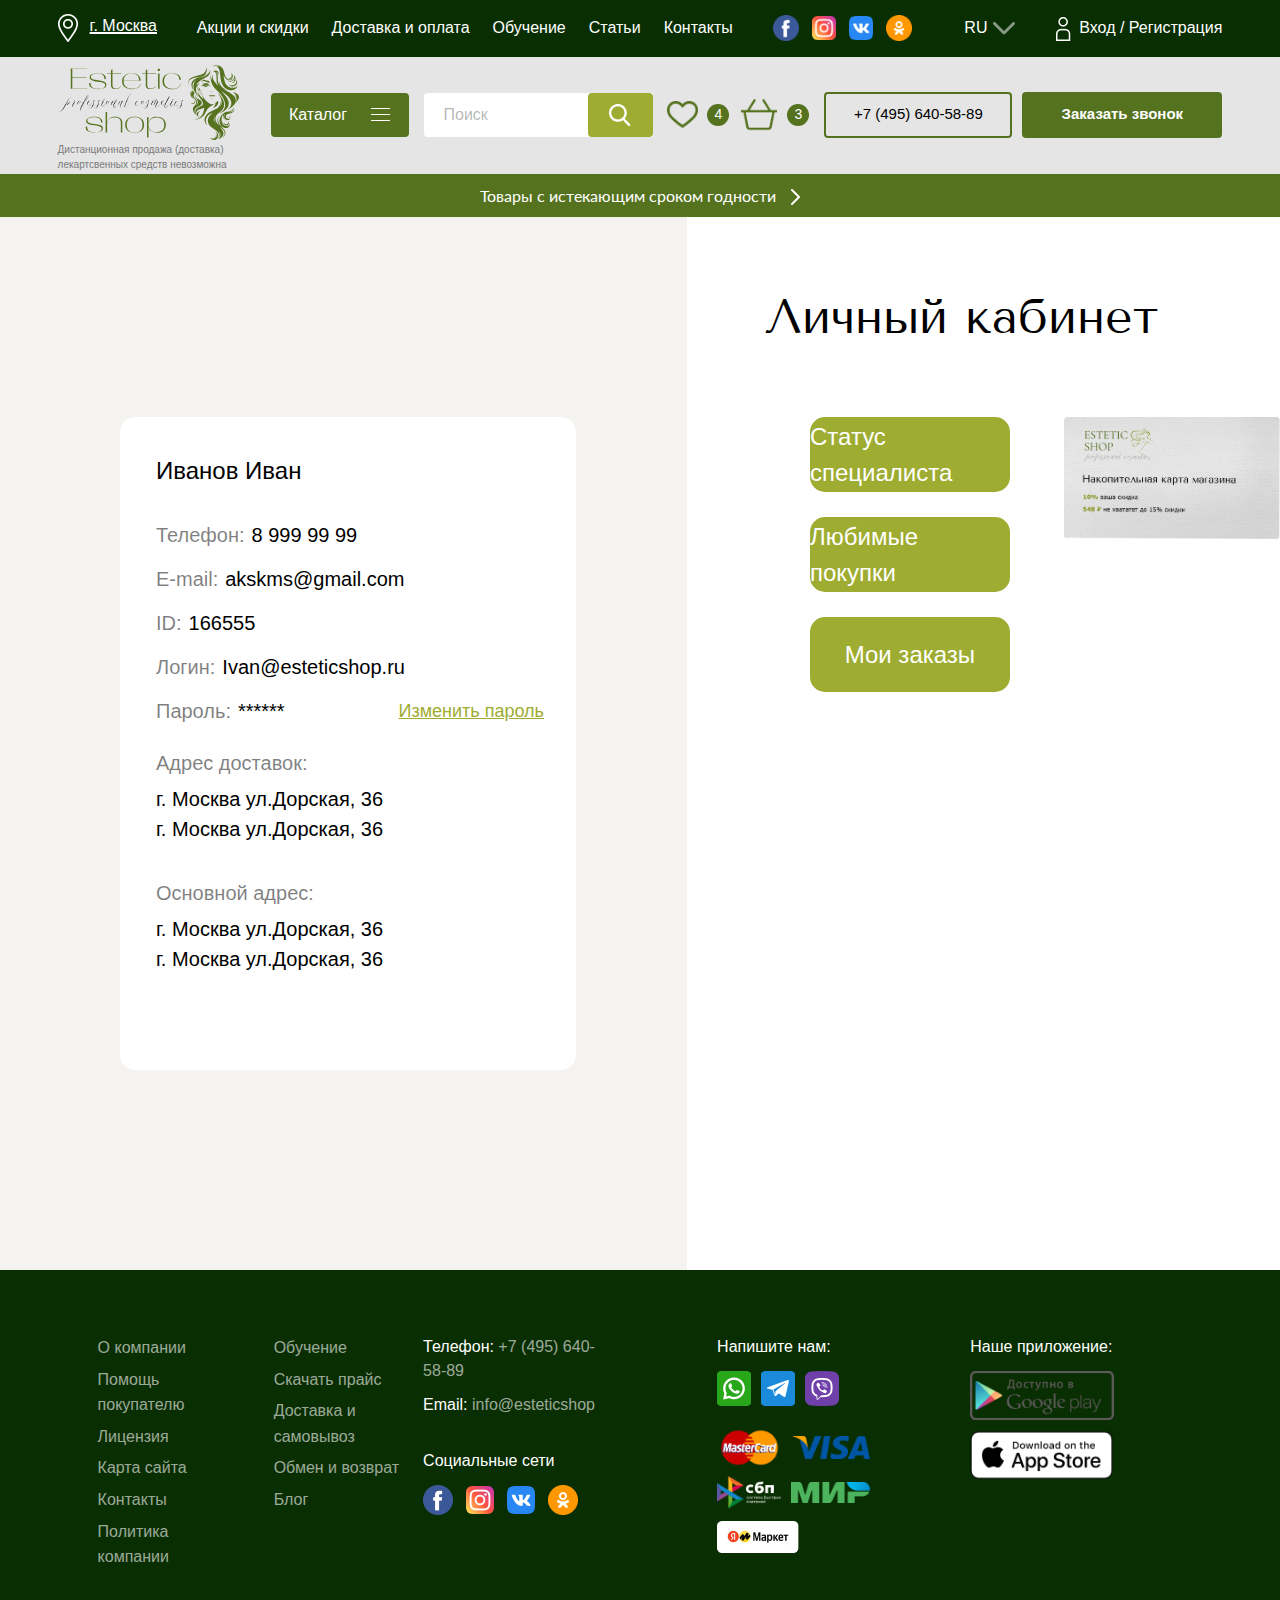
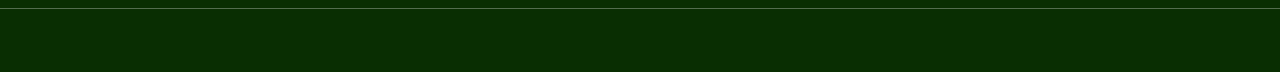
==== account.html @ 9e91e135 "1.4" ====
<!DOCTYPE html>
<html lang="en">
<head>
	<meta charset="UTF-8">
	<meta name="viewport" content="width=device-width, initial-scale=1.0">
	<title>Личный кабинет</title>
	<!-- ШРИФТЫ ВРЕМЕННЫЕ НАЧАЛО -->
	<link rel="preconnect" href="https://fonts.googleapis.com">
	<link rel="preconnect" href="https://fonts.gstatic.com" crossorigin>
	<link href="https://fonts.googleapis.com/css2?family=Lato&family=Tenor+Sans&display=swap" rel="stylesheet">
	<!-- ШРИФТЫ ВРЕМЕННЫЕ КОНЕЦ -->
	<link rel="stylesheet" href="css/main.css">
</head>
<body>
	<header>
		<div class="header__top">
			<div class="container">
				<div class="header__top_inner">
					<div class="header__city">
						<a href="#">
							<div><img src="images/header/location-image.png" alt="location"></div>
							<div class="city__text">г. Москва</div>
						</a>	
					</div>
					<nav>
						<ul>
							<a href="#"><li>Акции и скидки</li></a>
							<a href="#"><li>Доставка и оплата</li></a>
							<a href="#"><li>Обучение</li></a>
							<a href="#"><li>Статьи</li></a>
							<a href="#"><li>Контакты</li></a>
						</ul>
					</nav>
					<div class="header__socials">
						<a href="#"><img src="images/socials/facebook-icon.png" alt="social"></a>
						<a href="#"><img src="images/socials/instagram-icon.png" alt="social"></a>
						<a href="#"><img src="images/socials/vk-icon.png" alt="social"></a>
						<a href="#"><img src="images/socials/odnoklassniki-icon.png" alt="social"></a>
					</div>
					<div class="header__lang">
						<a href="#">
							<div class="lang__text">RU</div>
							<div class="lang__arrow"><img src="images/header/lang-arrow-icon.svg" alt="arrow"></div>
						</a>	
					</div>
					<div class="header__account">
						<a href="#">
							<div class="account__person"><img src="images/header/account-icon.png" alt="person"></div>
							<div class="account__text">Вход / Регистрация</div>
						</a>	
					</div>
				</div>	
			</div>	
		</div>
		<div class="header__main">
			<div class="container">
				<div class="header__main_inner">
					<div class="header__logo">
						<a href="#">
							<div class="logo">
								<a href="index.html"><img src="images/logo.svg" alt="logo"></a>
							</div>
						</a>
						<div class="logo__text">Дистанционная продажа (доставка) лекартсвенных средств невозможна</div>
					</div>
					<div class="header__catalog_search">
						<div class="header__catalog">
							<div class="catalog__name">Каталог</div>
							<div class="catalog__burger">
								<span></span>
							</div>
						</div>
						<div class="header__search">
							<input type="search" placeholder="Поиск">
							<div class="search__button">
							</div>
						</div>
					</div>	
					<div class="header__stuff">
						<a href="#">
							<div>
								<img src="images/header/like-icon.png" alt="liked">
							</div>
							<span>4</span>
						</a>
						<a href="#">
							<div>
								<img src="images/header/basket-icon.png" alt="basket">
							</div>
							<span>3</span>
						</a>
					</div>
					<div class="header__phones">
						<a href="#" class="header__number">
							+7 (495) 640-58-89
						</a href="#">
						<a href="#" class="header__call">
							Заказать звонок
						</a href="#">
					</div>	
				</div>	
			</div>	
		</div>
		<a href="#" class="header__expired">
			<span>Товары с истекающим сроком годности</span>
			<div><img src="images/header/arrow-expired.svg" alt="arrow"></div>
		</a>
	</header>
	<section class="account">
		<div class="container__account">
			<div class="account__inner">
				<div class="account__left">
					<div class="account__data">
						<div class="account__name">Иванов Иван</div>
						<div class="account__item">
							<div class="account__item_title">Телефон:</div><div>8 999 99 99</div>
						</div>
						<div class="account__item">
							<div class="account__item_title">E-mail:</div><div>akskms@gmail.com</div>
						</div>
						<div class="account__item">
							<div class="account__item_title">ID:</div><div>166555</div>
						</div>
						<div class="account__item">
							<div class="account__item_title">Логин:</div><div>Ivan@esteticshop.ru</div>
						</div>
						<div class="account__item">
							<div><div class="account__item_title">Пароль:</div><div>******</div></div><a href="#">Изменить пароль</a>
						</div>
						<div class="account__item">
							<div class="account__item_title">Адрес доставок:</div><div>г. Москва ул.Дорская, 36</div><div>г. Москва ул.Дорская, 36</div>
						</div>
						<div class="account__item">
							<div class="account__item_title">Основной адрес:</div><div>г. Москва ул.Дорская, 36</div><div>г. Москва ул.Дорская, 36</div>
						</div>
					</div>
				</div>
				<div class="account__right">
					<h2 class="title account__title">Личный кабинет</h2>
					<div class="account__content">
						<div class="account__buttons">
							<div class="account__button">
								<div class="account__button_trigger">Статус специалиста</div>
								<div class="account__button_content">
									
								</div>
							</div>
							<div class="account__button">
								<div class="account__button_trigger">Любимые покупки</div>
								<div class="account__button_content">
									
								</div>
							</div>
							<div class="account__button">
								<div class="account__button_trigger">Мои заказы</div>
								<div class="account__button_content">
									<div class="account__button_sale">Увеличить заказ на 548 ₽, чтобы получить скидку 15 %</div>
									<div class="account__button_order">
										<div class="account__button_date">29.09.2021</div>
										<div class="account__button_number"><div>Заказ № 32584</div><a href="#">Повторить</a></div>
										<div>Cумма платежа: 340 ₽</div>
										<div>Cтатус: В пути на пункт выдачи</div>
									</div>
									<div class="account__button_order account__button_order-2">
										<div class="account__button_date">29.09.2021</div>
										<div class="account__button_number"><div>Заказ № 32584</div><a href="#">Повторить</a></div>
										<div>Cумма платежа: 340 ₽</div>
										<div>Cтатус: Получен</div>
									</div>
									<a href="#">Все платежи</a>
								</div>
							</div>
						</div>
						<div class="account__card">
							<img src="images/account/card.jpg" alt="card">
						</div>
					</div>
				</div>
			</div>	
		</div>	
	</section>
	<footer>
		<div class="container">
			<div class="footer__inner">
				<div class="footer__column">
					<nav>
						<ul>
							<li><a href="#">О компании</li></a>
							<li><a href="#">Помощь покупателю</li></a>
							<li><a href="#">Лицензия</li></a>
							<li><a href="#">Карта сайта</li></a>
							<li><a href="#">Контакты</li></a>
							<li><a href="#">Политика компании</li></a>
						</ul>
					</nav>
				</div>
				<div class="footer__column">
					<nav>
						<ul>
							<li><a href="#">Обучение</li></a>
							<li><a href="#">Скачать прайс</li></a>
							<li><a href="#">Доставка и самовывоз</li></a>
							<li><a href="#">Обмен и возврат</li></a>
							<li><a href="#">Блог</li></a>
						</ul>
					</nav>
				</div>
				<div class="footer__column">
					<div class="footer__phone"><span>Телефон:</span> +7 (495) 640-58-89</div>
					<div class="footer__mail"><span>Email:</span> info@esteticshop</div>
					<div class="footer__socials">
						<span>Социальные сети</span>
						<div>
							<a href="#"><img src="images/socials/facebook-icon.png" alt="social"></a>
							<a href="#"><img src="images/socials/instagram-icon.png" alt="social"></a>
							<a href="#"><img src="images/socials/vk-icon.png" alt="social"></a>
							<a href="#"><img src="images/socials/odnoklassniki-icon.png" alt="social"></a>
						</div>
					</div>
				</div>
				<div class="footer__column">
					<span>Напишите нам:</span>
					<div class="footer__row footer__row-1">
						<a href="#"><img src="images/socials/whatsapp-icon.png" alt="social"></a>
						<a href="#"><img src="images/socials/telegram-icon.png" alt="social"></a>
						<a href="#"><img src="images/socials/viber-icon.png" alt="social"></a>
					</div>
					<div class="footer__row footer__row-2">
						<a href="#"><img src="images/socials/mastercard-icon.png" alt="payment"></a>
						<a href="#"><img src="images/socials/visa-icon.png" alt="payment"></a>
					</div>
					<div class="footer__row footer__row-3">
						<a href="#"><img src="images/socials/sbp-icon.png" alt="payment"></a>
						<a href="#"><img src="images/socials/mir-icon.png" alt="payment"></a>
					</div>
					<div class="footer__row footer__row-4">
						<a href="#"><img src="images/socials/yamarket-icon.png" alt="market"></a>
					</div>
				</div>
				<div class="footer__column">
					<span>Наше приложение:</span>
					<div class="footer__gplay">
						<a href="#"><img src="images/socials/gplay-icon.png" alt="app"></a>
					</div>
					<div>
						<a href="#"><img src="images/socials/astore-icon.png" alt="app"></a>
					</div>
				</div>
			</div>
		</div>
		<div class="footer__bottom"></div>
	</footer>
	<script src="js/jquery.min.js"></script>
	<script src="js/slick.min.js"></script>
	<script src="js/script.js"></script>
</body>
</html>
---- css/main.css ----
/* СБРОС CSS НАЧАЛО */
*,
*::before,
*::after {
  box-sizing: border-box;
}

ul[class],
ol[class] {
  padding: 0;
}

ul {
  list-style: none;
}

body,
h1,
h2,
h3,
h4,
p,
ul[class],
ol[class],
li,
figure,
figcaption,
blockquote,
dl,
dd {
  margin: 0;
}

body {
  min-height: 100vh;
  scroll-behavior: smooth;
  text-rendering: optimizeSpeed;
  line-height: 1.5;
  font-family: 'Verdana', sans-serif;
}

ul[class],
ol[class] {
  list-style: none;
}

a {
  text-decoration: none;
}

a:not([class]) {
  text-decoration-skip-ink: auto;
}

img {
  max-width: 100%;
  display: block;
}

input,
button,
textarea,
select {
  font: inherit;
}

input {
  outline: none;
}

input[type="search"]::-webkit-input-placeholder {
  color: rgba(0, 0, 0, 0.3);
}

input[type="search"]::-moz-placeholder {
  color: rgba(0, 0, 0, 0.3);
}

:focus::-webkit-input-placeholder {
  font-size: 0;
}

:focus::-moz-placeholder {
  font-size: 0;
}

:focus:-moz-placeholder {
  font-size: 0;
}

:focus:-ms-input-placeholder {
  font-size: 0;
}

/* Chrome, Safari, Edge, Opera */
input::-webkit-outer-spin-button,
input::-webkit-inner-spin-button {
  -webkit-appearance: none;
  margin: 0;
}

/* Firefox */
input[type=number] {
  -moz-appearance: textfield;
}
/* СБРОС CSS КОНЕЦ */

/* ПОДКЛЮЧЕНИЕ ШРИФТОВ НАЧАЛО */

@font-face {
  font-family: "Lato";
  src: url("../fonts/lato/latoregular.woff") format("woff2"),
        url("../fonts/lato/latoregular.woff") format("woff"),
        url("../fonts/lato/latoregular.ttf") format("truetype");
  font-weight: 400;
  font-style: normal;
}

@font-face {
  font-family: "Lato";
  src: url("../fonts/lato/latosemibold.woff2") format("woff2"),
        url("../fonts/lato/latosemibold.woff") format("woff"),
        url("../fonts/lato/latosemibold.ttf") format("truetype");
  font-weight: 500;
  font-style: normal;
}

/* ПОДКЛЮЧЕНИЕ ШРИФТОВ КОНЕЦ */

.container {
  max-width: 87.5%;
  margin: 0 auto;
  position: relative;
}

.header__top {
  background-color: #092E02;
  height: 57px;
  color: #fff;
  font-size: 18px;
}

.header__top a {
  color: #fff;
}

.header__top_inner {
  display: flex;
  justify-content: space-between;
  align-items: center;
}

.header__city {
  margin-right: 200px;
}

.header__city a {
  display: flex;
}

header nav ul {
  display: flex;
}

header nav ul a {
  margin-right: 38px;
}

.header__menu ul li:last-child {
  margin-right: 0;
}

.header__socials {
  display: flex;
  align-items: center;
  margin-bottom: 6px;
}

.header__lang a {
  display: flex;
}

.header__account a {
  display: flex;
}

.city__text {
  margin-left: 12px;
  font-size: 16px;
  text-decoration: underline 2px;
}

.header__socials a {
  margin-right: 12px;
}

.header__socials div:last-child {
  margin-right: 0;
}

.lang__arrow {
  margin: 5px 0 0 5px;
}

.account__text {
  margin-left: 8px;
}

.account__person {
  margin-top: 1px;
}

.header__main {
  background-color: #E5E5E5;
  height: 117px;
  font-size: 18px;
}

.header__main_inner {
  display: flex;
  justify-content: space-between;
  align-items: center;
}

.header__logo {
  width: 198px;
}

.logo img {
  width: 185px;
  height: 78px;
  margin: 5px 0 2px 0;
}

.logo__text {
  font-size: 10px;
  color: #7A7A7A;
}

.header__stuff {
  display: flex;
}

.header__stuff a {
  display: flex;
}

.header__catalog_search,
.header__phones {
  display: flex;
}

.header__catalog {
  color: #fff;
  width: 153px;
  height: 44px;
  background-color: #55721E;
  display: flex;
  align-items: center;
  border-radius: 4px;
  justify-content: center;
  cursor: pointer;
  margin-right: 36px;
}

.catalog__name {
  margin-right: 24px;
}

.catalog__burger {
  display: block;
  position: relative;
  width: 19px;
  height: 13px;
}

.catalog__burger span {
  position: absolute;
  background-color: #fff;
  left: 0;
  width: 100%;
  height: 1px;
  top: 6px;
}

.catalog__burger:before,
.catalog__burger:after {
  content: '';
  background-color: #fff;
  position: absolute;
  width: 100%;
  height: 1px;
}

.catalog__burger:after {
  top: 12px;
}

.header__search {
  height: 44px;
  display: flex;
  position: relative;
}

.header__search input {
  border-radius: 4px 0 0 4px;
  border: none;
  padding-left: 20px;
  width: 390px;
}

.search__button {
  width: 65px;
  height: 44px;
  border-radius: 4px;
  background-color: #9EAC31;
  background-image: url(../images/header/search-icon.png);
  background-repeat: no-repeat;
  background-position: center;
  position: absolute;
  right: 0;
  cursor: pointer;
}

.header__stuff span {
  background-color: #55721E;
  color: #fff;
  border-radius: 50%;
  height: 25px;
  display: flex;
  width: 25px;
  justify-content: center;
  font-size: 16px;
  margin-left: 4px;
}

.header__stuff a:first-child {
  margin-right: 23px;
}

.header__stuff a {
  display: flex;
  align-items: center;
}

.header__number {
  width: 242px;
  height: 46px;
  border: 2px solid #55721E;
  border-radius: 4px;
  display: flex;
  justify-content: center;
  align-items: center;
  color: #000;
  margin-right: 18px;
}

.header__call {
  width: 264px;
  height: 46px;
  background-color: #55721E;
  border-radius: 4px;
  font-size: 16px;
  font-weight: 700;
  display: flex;
  justify-content: center;
  align-items: center;
  color: #fff;
}

.header__expired {
  height: 43px;
  background-color: #55721E;
  color: #fff;
  display: flex;
  justify-content: center;
  align-items: center;
  font-family: 'Lato', sans-serif;
}

.header__expired span {
  margin-right: 15px;
}

.header__expired div {
  margin-top: 2px;
}

.first-slider__slide {
  background: url(../images/first-slider/slide-1.jpg) no-repeat center top / cover;
  height: 443px;
  position: relative;
}

h1.first-slider__title {
  font-family: 'Tenor Sans', serif;
  font-size: 56px;
  font-weight: 400;
  line-height: 60px;
  padding: 82px 0 40px 0;
}

.first-slider__cta {
  display: flex;
}

.first-slider__cta a {
  color: #fff;
  border-radius: 8px;
  display: flex;
  justify-content: center;
  align-items: center;
  font-size: 24px;
  font-weight: 700;
}

.first-slider__catalog {
  width: 339px;
  height: 79px;
  background-color: #9EAC31;
  margin-right: 26px;
}

.first-slider__sales {
  width: 301px;
  height: 79px;
  border: 2px solid #fff;
  background-color: rgba(250, 250, 250, 0.2);    
  backdrop-filter: blur(3px);
}

.slick-arrow {
  font-size: 0;
  width: 82px;
  height: 82px;
  border-radius: 50%;
  position: absolute;
  z-index: 1;
  cursor: pointer;
}

.first-slider .slick-arrow {
  border: none;
  background: url(../images/first-slider/arrow-controller.png) no-repeat center #fff;
  bottom: 40px;
}

.first-slider .slick-next {
  -moz-transform: rotate(180deg);
  -ms-transform: rotate(180deg);
  -webkit-transform: rotate(180deg);
  -o-transform: rotate(180deg);
  transform: rotate(180deg);
  right: 120px;
}

.first-slider .slick-prev {
  right: 226px;
}

section.popular {
  padding: 160px 0;
}

h2.title {
  font-family: 'Tenor Sans', serif;
  font-size: 48px;
  font-weight: 400;
  text-align: center;
  margin-bottom: 46px;
}

.popular__services {
  padding-bottom: 42px;
  width: 1444px;
  margin: 0 auto;
}

.popular__row {
  display: flex;
}

.popular__item {
  height: 224px;
  padding: 40px 0 0 40px;
  color: #000;
  font-size: 24px;
}

.popular__item-1 {
  background: url(../images/popular-categories/contour-plastic.jpg) no-repeat center top / cover;
  width: 50%;
  margin: 0 4px 4px 0;
}

.popular__item-2 {
  background: url(../images/popular-categories/mesotherapy.jpg) no-repeat center top / cover;
  width: 50%;
}

.popular__item-3 {
  background: url(../images/popular-categories/hair-cosmetics.jpg) no-repeat center top / cover;
  width: 33.33%;
}

.popular__item-4 {
  background: url(../images/popular-categories/paraffin-therapy.jpg) no-repeat center top / cover;
  width: 33.33%;
  margin: 0 4px;
}

.popular__item-5 {
  background: url(../images/popular-categories/disposable-products.jpg) no-repeat center top / cover;
  width: 33.33%;
}

.popular__button {
  display: flex;
  justify-content: center;
}

.popular__button a {
  width: 376px;
  height: 79px;
  color: rgba(0, 0, 0, 0.4);
  border: 2px solid rgba(0, 0, 0, 0.3);
  border-radius: 8px;
  display: flex;
  justify-content: center;
  align-items: center;
  font-size: 24px;
}

section .new__title {
  margin-bottom: 31px;
}

.new__slide {
  width: 403px!important;
  height: 564px;
  box-shadow: 4px 4px 14px 0px rgba(0, 0, 0, 0.25);
  margin: 0 11px;
}

.new__slider .slick-track {
  padding-top: 15px;
}

.new__slider .slick-list {
  margin: 0px -11px;
  height: 595px;
}

.new__bottom {
  width: 403px;
  background-color: #E5E0D7;
  color: #000;
  padding: 16px 27px 26px 18px;
  border-radius: 0 0 4px 4px;
}

.new__top {
  width: 403px;
  height: 446px;
  display: flex;
  justify-content: space-between;
  border-radius: 4px 4px 0 0;
}

.product__info {
  width: 102px;
  height: 55px;
  background-color: #9EAC31;
  text-transform: uppercase;
  font-family: 'Tenor Sans', serif;
  font-size: 28px;
  color: #fff;
  display: flex;
  justify-content: center;
  align-items: center;
  border-radius: 4px 0 0 0;
}

.product__like {
  background: url(../images/catalog/empty-like.png);
  width: 34px;
  height: 30px;
  margin: 14px 9px 0 0;
  cursor: pointer;
}

.product__like.active {
  background: url(../images/catalog/full-like.png);
}

.new__bottom_row {
  display: flex;
  justify-content: space-between;
}

.new__bottom_title {
  font-size: 20px;
  color: #000;
}

.new__bottom_row span {
  font-family: 'Tenor Sans', serif;
  font-size: 32px;
}

.new__top_stars span {
  margin: 12px 18px 0 0;
}

.new__slider .slick-arrow {
  border: none;
  background: url(../images/first-slider/arrow-controller.png) no-repeat center transparent;
  bottom: -65px;
  right: -20px;
}

.new__slider .slick-next {
  -moz-transform: rotate(180deg);
  -ms-transform: rotate(180deg);
  -webkit-transform: rotate(180deg);
  -o-transform: rotate(180deg);
  transform: rotate(180deg);
}

.new__slider .slick-prev {
  margin-right: 60px;
}

.week-products {
  margin: 170px 0 130px 0;
  padding: 100px 0 140px 0;
  background: url(../images/week-products/background.jpg) no-repeat center top / cover;
}

.week__title {
  color: #fff;
}

.week__slide {
  width: 347px;
  height: 483px;
  margin: 0 10px;
}

.week__slider {
  width: 1435px;
  margin: 0 auto;
}

.week__slider_container {
  width: 1680px;
  position: relative;
}

.week__slider.slick-slider {
  position: static;
}

.week__slider .slick-list {
  margin: 0px -10px;
  height: 483px;
}

.week__bottom {
  width: 347px;
  height: 101px;
  background-color: rgba(255, 255, 255, 0.6);
  color: #000;
  padding: 14px 24px 21px 17px;
  border-radius: 0 0 4px 4px;
}

.week__bottom img {
  width: 35px;
  height: 35px;
}

.week__top {
  width: 347px;
  height: 382px;
  display: flex;
  justify-content: flex-end;
  border-radius: 4px 4px 0 0;
}

.week__slider .slick-arrow {
  background: url(../images/week-products/arrow-controller-white.png) no-repeat center transparent;
  border: 2px solid #fff;
  top: 200.5px;
}

.week__slider .slick-next {
  -moz-transform: rotate(180deg);
  -ms-transform: rotate(180deg);
  -webkit-transform: rotate(180deg);
  -o-transform: rotate(180deg);
  transform: rotate(180deg);
  right: 0;
}

.week__slider .slick-prev {
  left: 0;
}

.week__top_stars span {
  margin: 10px 16px 0 0;
}

.top__stars span {
  display: flex;
}

.top__stars span img {
  margin-right: 4.5px;
}

.top__stars span img:last-child {
  margin-right: 0;
}

section.about {
  margin: 220px 0 230px 0;
}

.about__inner {
  display: flex;
  justify-content: space-between;
}

.about__title {
  text-align: left;
  margin-bottom: 0;
}

.about__left {
  width: 52%;
}

.about__right {
  width: 41%;
  display: flex;
  flex-direction: column;
  justify-content: center;
}

.about__right div {
  font-family: 'Lato', sans-serif;
  font-size: 28px;
  line-height: 50.4px;
  margin: 51px 0 31px 0;
}

.about__right a {
  color: rgba(0, 0, 0, 0.5);
  font-size: 24px;
  border-bottom: 1.5px solid rgba(0, 0, 0, 0.5);
}

section.mailing {
  background: url(../images/mailing/background.jpg) no-repeat center top / cover;
  height: 552px;
  display: flex;
  align-items: center;
}

section .mailing__title {
  text-align: left;
  line-height: 58px;
  margin-bottom: 44px;
}

.mailing__inner {
  display: flex;
  justify-content: flex-end;
  margin-right: 84px;
}

.mailing__container {
  width: 37%;
}

.mailing__form {
  display: flex;
}

.mailing__form input {
  width: 338px;
  border: none;
  border-radius: 8px 0 0 8px;
  padding-left: 35px;
  font-size: 24px;
}

.mailing__button {
  width: 265px;
  height: 79px;
  color: #fff;
  background-color: #9EAC31;
  font-size: 24px;
  font-weight: 700;
  display: flex;
  justify-content: center;
  align-items: center;
  border-radius: 0 8px 8px 0;
  cursor: pointer;
}

section.articles {
  margin: 188px 0 307px 0;
}

.articles__inner {
  display: flex;
  justify-content: space-between;
}

section .articles__title {
  text-align: left;
  margin-bottom: 38px;
}

.articles__left {
  margin-left: 141px;
  display: flex;
  flex-direction: column;
  justify-content: flex-end;
  margin-bottom: 195px;
}

.articles__left a {
  width: 274px;
  height: 79px;
  color: #fff;
  background-color: #9EAC31;
  border-radius: 8px;
  font-size: 24px;
  font-weight: 700;
  display: flex;
  justify-content: center;
  align-items: center;
}

.articles__right {
  display: flex;
}

.articles__right article:last-child {
  margin-left: 26px;
}

.article__content {
  max-width: 450px;
  max-height: 175px;
}

.article__title {
  font-family: 'Tenor Sans', serif;
  font-size: 36px;
  margin: 20px 0 9px 0;
}

.article__title a {
  color: #000;
}

.article__meta {
  font-size: 16px;
  color: rgba(0, 0, 0, 0.5);
}

.article__excerpt {
  font-size: 20px;
  line-height: 24.31px;
  margin: 15px 0 13px 0;
}

.article__more {
  font-size: 18px;
  color: rgba(0, 0, 0, 0.5);
  border-bottom: 1.5px solid rgba(0, 0, 0, 0.5);
}

footer {
  background-color: #092E02;
  position: relative;
  font-size: 16px;
  color: rgba(255, 255, 255, 0.6);
}

footer a {
  color: rgba(255, 255, 255, 0.6);
}

footer span {
  color: #fff;
}

.footer__bottom {
  height: 64px;
  border-top: 1px solid rgba(255, 255, 255, 0.3)
}

.footer__inner {
  display: flex;
  justify-content: space-between;
  padding: 65px 0 38px 0;
}

footer ul {
  margin: 0;
}

footer nav ul li {
  line-height: 25.6px;
  margin-bottom: 6px;
}

footer nav ul li:last-child {
  margin-bottom: 0;
}

.footer__socials div {
  display: flex;
  align-items: center;
}

.footer__socials span {
  display: flex;
  margin-bottom: 12px;
}

.footer__socials div a {
  margin-right: 13px;
}

.footer__socials div a:last-child {
  margin-right: 0;
}

.footer__row {
  display: flex;
  align-items: center;
}

.footer__mail {
  margin: 10px 0 32px 0;
}

.footer__row-1 {
  margin: 12px 0 17px 0;
}

.footer__row-3 {
  margin: 4px 0 12.3px 0;
}

.footer__row-1 a {
  margin-right: 10px;
}

.footer__row-1 a:last-child {
  margin-right: 0;
}

.footer__row-2 a:first-child {
  margin-right: 11px;
}

.footer__row-3 a:first-child {
  margin-right: 10px;
}

.footer__gplay {
  margin: 12px 0 10px 0;
}

.footer__inner .footer__column:last-child {
  margin-right: 108px;
}

.footer__inner .footer__column:nth-child(4) {
  margin: 0 100px;
}

.breadcrumbs {
  padding: 20px 0 20px 0;
  border-bottom: 0.5px solid #9EAC31;
}

.breadcrumbs__inner {
  display: flex;
  justify-content: space-between;
  align-items: center;
}

.breadcrumbs__container ul {
  display: flex;
  margin: 0;
  padding: 0;
}

.breadcrumbs__container ul li {
  color: rgba(0, 0, 0, 0.5);
}

.breadcrumbs__container ul li:last-child {
  color: #000;
  margin-left: 6px;
}

.breadcrumbs__container ul li a {
  color: rgba(0, 0, 0, 0.5);
  margin: 0 6px;
}

.breadcrumbs .breadcrumbs__item-first {
  margin-left: 0;
}

.catalog__switch-1.active {
  opacity: 1;
}

.catalog__switch-2.active {
  opacity: 1;
}

.catalog__switch-1 {
  opacity: 0.38;
}

.catalog__switch-2 {
  opacity: 0.38;
}

.product.active {
  width: 87%;
  display: flex;
  height: 220px;
  position: relative;
}

.product.active .product__like {
  position: absolute;
  margin: 0 26px 0 0;
  right: 0;
  top: 91px;
  width: 43px;
  height: 38px;
  background-repeat: no-repeat;
  background-position: center top;
  background-size: cover;
}

.product.active .product__top {
  width: 201px; /*239px?*/
  height: 220px;
  border-radius: 4px 0 0 4px;
}

.product.active .product__info {
  width: 68px;
  height: 37px;
  font-size: 20px;
}

.product.active .product__bottom {
  height: 220px;
  width: 100%;
  background-color: #fff;
  border-radius: 0 4px 4px 0;
  display: flex;
  flex-direction: column;
  justify-content: center;
  padding-right: 8%;
}

.product.active .product__bottom_container {
  display: flex;
  justify-content: space-between;
  align-items: center;
}

.product__counter {
  display: none;
  justify-content: space-between;
  align-items: center;
  font-size: 20px;
  color: rgba(149, 149, 149, 1);
  width: 107px;
  height: 46px;
  border: 1px solid rgba(0, 0, 0, 0.5);
  border-radius: 4px;
  margin: 0 14px 0 46px;
}

.product__counter input {
  width: 100%;
  border: none;
  background-color: #fff;
  color: rgba(149, 149, 149, 1);
  cursor: pointer;
}

.product.active .product__counter {
  display: flex;
}

.product__basket_button {
  width: 157px;
  height: 46px;
  background-color: #9EAC31;
  border-radius: 4px;
  display: none;
  justify-content: center;
  align-items: center;
}

.product.active .product__basket_button {
  display: flex;
}

.product__basket_button a {
  color: #fff;
  font-size: 18px;
  font-weight: 700;
}

.product.active .product__stars img {
  width: 15.73px;
  height: 13px;
}

.product.active .product__title_row {
  /*font-family: 'Tenor Sans', serif;
  font-size: 26px;
  line-height: 32px;
  margin-right: 56px;
  max-width: 442px;*/
  display: none;
}

.product.active .product__stars {
  margin: -16px 0 16px 0;
}

.product__title_column {
  display: none;
}

.product.active .product__title_column {
  font-family: 'Tenor Sans', serif;
  font-size: 26px;
  line-height: 32px;
  max-width: 442px;
  display: block;
  margin-top: 0;
}

.product.active .product__cost {
  font-family: 'Tenor Sans', serif;
  display: flex;
  align-items: center;
}

.product.active .product__cost_new {
  font-size: 40px;
  margin-right: 14px;
}

.product.active .product__cost_old {
  font-size: 28px;
}

.product.active .product__basket {
  display: none;
}

.catalog {
  margin: 35px 0 160px 0;
}

.catalog__switch {
  display: flex;
  align-items: center;
}

.catalog__switch div {
  cursor: pointer;
}

.catalog__switch div:first-child {
  margin-right: 17.6px;
}

.catalog__inner {
  display: flex;
  justify-content: space-between;
  margin-top: 25px;
}

.catalog__filters {
  margin-top: 10px;
}

.accordion-item {
  cursor: pointer;
  border-bottom: 1px solid rgba(0, 0, 0, 0.3);
}

.accordion-item__title {
  font-size: 18px;
}

.accordion-item__trigger {
  display: flex;
  justify-content: space-between;
  align-items: center;
  width: 242.5px;
  height: 46px;
  padding: 5px 0;
}

.accordion-item__content {
  max-height: 0;
  overflow: hidden;
  /*margin: 10px 0;*/
  transition-duration: 0.2s;
}

.accordion-item--active .accordion-item__content {
  max-height: 300px;
  margin: 10px 0;
}

.accordion-item__arrow {
  opacity: 0.3;
  transition-duration: 0.2s;
}

.accordion-item--active .accordion-item__arrow {
  -moz-transform: rotate(180deg);
  -ms-transform: rotate(180deg);
  -webkit-transform: rotate(180deg);
  -o-transform: rotate(180deg);
  transform: rotate(180deg);
  opacity: 1;
}

.custom-checkbox {
  position: absolute;
  z-index: -1;
  opacity: 0;
}

.custom-checkbox+label {
  display: flex;
  align-items: center;
  user-select: none;
  margin-bottom: 8px;
  cursor: pointer;
}

.custom-checkbox+label::before {
  content: '';
  display: inline-block;
  width: 22px;
  height: 22px;
  flex-shrink: 0;
  flex-grow: 0;
  border: 1px solid #ccc;
  border-radius: 2px;
  margin-right: 8px;
  background-repeat: no-repeat;
  background-position: center center;
  background-size: 50% 50%;
}

.custom-checkbox:checked+label::before {
  background: url(../images/catalog/checkbox-checked.png) no-repeat center;
}

.catalog__products {
  display: flex;
  flex-direction: column;
}

.catalog__products_container {
  display: flex;
  flex-wrap: wrap;
  justify-content: flex-end;
  margin-bottom: 35px;
}

.product {
  width: 301px;
  height: 447px;
  box-shadow: 4px 4px 15px 0px rgba(0, 0, 0, 0.15);
  margin: 22.5px 8px;
}

.product__top-1,
.product__top-4 {
  background: url(../images/product/product-image-1.jpg) no-repeat center top / cover;
}

.product__top-2 {
  background: url(../images/product/product-image-2.jpg) no-repeat center top / cover;
}

.product__top-3 {
  background: url(../images/product/product-image-3.jpg) no-repeat center top / cover;
}

.product__top {
  width: 301px;
  height: 333px;
  border-radius: 4px 4px 0 0;
  display: flex;
  justify-content: space-between;
}

.product__bottom {
  width: 301px;
  height: 114px;
  background-color: #E5E0D7;
  padding: 16px 21px 21px 13px;
  border-radius: 0 0 4px 4px;
}

.product__title {
  font-size: 20px;
  margin-top: 5px;
  color: #000;
}

.product__stars {
  display: flex;
}

.product__stars img {
  margin-right: 3.9px;
}

.product__stars img:last-child {
  margin-right: 0;
}

.product__cost {
  display: flex;
}

.product__cost_new {
  font-family: 'Tenor Sans', serif;
  font-size: 32px;
  margin-right: 11px;
}

.product__cost_old {
  font-size: 28px;
  color: #B3B7BC;
  text-decoration: line-through;
}

.product__bottom_row {
  display: flex;
  justify-content: space-between;
  align-items: center;
}

.product__basket img {
  width: 30px;
}

.product__login {
  font-size: 16px;
  line-height: 19.45px;
  color: rgba(0, 0, 0, 0.5);
}

.product__login a {
  color: #55721E;
}


.catalog__range_title {
  font-family: 'Lato', sans-serif;
  font-size: 18px;
  font-weight: 500;
  margin: 39px 0 15px 0;
}

.polzunok-container-5 * {
    box-sizing: border-box;
    outline: none;
}

.polzunok-container-5:after {
    content: "";
    clear: both;
    display: table;
}

.polzunok-container-5 .ui-slider {
    position: relative;
    background: #9EAC31;
    height: 2px;
    border-radius:10px;
}

.polzunok-container-5 .ui-slider .ui-slider-handle {
    position: absolute;
    margin-left: -11px;
    width: 19px;
    height: 19px;
    cursor: pointer;
    border-radius: 50%;
    border: 2px solid #55721E;
    top: -9px;
    background: #FFF;
    z-index: 2;
    transition: transform 0.2s, border 0.4s;
}

.polzunok-input-5-left,
.polzunok-input-5-right {
    width: 115px;
    height: 43px;
    border-radius: 2px;
    text-align:center;
    font-size: 18px;
    background-color: #E5E0D7;
    border: none;
    color: rgba(0, 0, 0, 0.4);
    font-family: 'Verdana', sans-serif;
}

.polzunok-input-5-left {
    float: left;
}

.polzunok-input-5-right {
    float: right;
}

.polzunok-container-5 .ui-slider .ui-slider-range {
    position: absolute;
    z-index: 1;
    height: 2px;
    border: 0;
    background: #9EAC31;
    border-radius:10px;
}

.polzunok__inputs_container {
  display: flex;
  margin-bottom: 20px;
}

.polzunok__inputs_container input:first-child {
  margin-right: 15px;
}

.catalog__pagination {
  width: 87%;
  margin-left: auto;
  display: flex;
  align-items: center;
  font-size: 32px;
}

.catalog__pagination div:nth-child(2) {
  margin: 0 16px;
}

.catalog__pagination div:last-child {
  -moz-transform: rotate(180deg);
  -ms-transform: rotate(180deg);
  -webkit-transform: rotate(180deg);
  -o-transform: rotate(180deg);
  transform: rotate(180deg);
}


.account-login {
  display: flex;
  flex-direction: column;
  align-items: center;
  margin: 66px 0 160px 0;
}

section .account-title {
  margin-bottom: 18px;
}

.account-login__inputs {
  display: flex;
  flex-direction: column;
  align-items: center;
  margin-bottom: 32px;
}

.account-login__inputs input {
  border: none;
  border-radius: 4px;
}

.account-input-text {
  width: 390px;
  height: 54px;
  background-color: #ECECEC;
  font-size: 18px;
  padding-left: 17px;
  color: #929292;
}

.account-input-text:focus {
  background-color: #fff;
  border: 1px solid rgba(0, 0, 0, 0.5);
  caret-color: #929292;
}

.account-login__inputs div:nth-child(2) {
  margin: 18px 0 32px 0;
  position: relative;
}

.account-login__inputs_enter {
  width: 244px;
  height: 65px;
  background-color: #9EAC31;
  color: #fff;
  font-size: 22px;
  font-weight: 700;
  padding-left: 0;
  cursor: pointer;
}

.account-login__register {
  font-size: 16px;
  color: rgba(0, 0, 0, 0.5);
}

.account-login__register a {
  color: #55721E;
  text-decoration: underline;
}

.quick-registration {
  margin-top: 60px;
  display: flex;
  flex-direction: column;
  align-items: center;
}

.quick-registration__title {
  font-size: 25px;
  margin-bottom: 20px;
}

.quick-registration__icons {
  display: flex;
  align-items: center;
}

.quick-registration__icons a {
  margin-right: 17px;
}

.quick-registration__icons a:last-child {
  margin-right: 0;
}

.account-login__inputs img {
  position: absolute;
  right: 18px;
  top: 15.5px;
  cursor: pointer;
}

.account-registration {
  display: flex;
  flex-direction: column;
  align-items: center;
  margin: 66px 0 160px 0;
}

.account-registration__info-1 {
  font-size: 18px;
  line-height: 27px;
  color: rgba(0, 0, 0, 0.5);
  text-align: center;
  max-width: 614px;
}

.account-registration__info-2 {
  font-size: 16px;
  line-height: 24px;
  color: rgba(0, 0, 0, 0.5);
  text-align: center;
  max-width: 498px;
}

.account-registration__inputs {
  margin: 44px 0 32px 0;
  display: flex;
  flex-direction: column;
}

.account-registration__inputs input {
  border: none;
  border-radius: 4px;
}

.account-registration__inputs div {
  margin-bottom: 18px;
}

.account-registration__inputs div:first-child {
  margin-bottom: 28px;
}

.account-registration__inputs div:last-child {
  margin-bottom: 0;
}

.account-registration__inputs div:nth-child(6) {
  margin-top: 10px;
}

.account-registration__inputs div:nth-child(7) {
  position: relative;
}

.account-registration__inputs img {
  position: absolute;
  right: 18px;
  top: 15.5px;
  cursor: pointer;
}

.account-registration__title_small {
  font-size: 20px;
  color: #55721E;
}

.account-registration__inputs_enter {
  width: 390px;
  height: 65px;
  background-color: #9EAC31;
  color: #fff;
  font-size: 22px;
  font-weight: 700;
  cursor: pointer;
}

.account {
  display: flex;
}

.container__account {
  max-width: 100%;
}

.account__inner {
  display: flex;
  justify-content: space-between;
}

section .account__title {
  text-align: left;
  margin-bottom: 64px;
}

.account__left {
  background-color: #F5F3EF;
  padding: 200px 111px 200px 120px;
}

.account__right {
  padding: 64px 0 0 77px;
}

.account__data {
  width: 456px;
  background-color: #fff;
  padding: 36px 32px 67px 36px;
  font-size: 20px;
  border-radius: 15px;
}

.account__item {
  display: flex;
  line-height: 24px;
  margin-bottom: 20px;
}

.account__item:nth-child(6) {
  justify-content: space-between;
}

.account__item:nth-child(6) div {
  display: flex;
}

.account__item:nth-child(6),
.account__item:nth-child(7) {
  margin-bottom: 28px;
}

.account__item:nth-child(7),
.account__item:nth-child(8) {
  flex-direction: column;
}

.account__item:nth-child(7) div,
.account__item:nth-child(8) div {
  margin-bottom: 12px;
}

.account__item:nth-child(7) div:nth-child(2),
.account__item:nth-child(8) div:nth-child(2) {
  margin-bottom: 6px;
}

.account__name {
  font-size: 24px;
  line-height: 36px;
  margin-bottom: 34px;
}

.account__item_title {
  color: rgba(0, 0, 0, 0.5);
  margin-right: 7px;
}

.account__item a {
  font-size: 18px;
  color: #9EAC31;
  text-decoration: underline;
}

.account__content {
  display: flex;
  padding-left: 46px;
}

.account__buttons {
  margin-right: 54px;
}

.account__button {

}

.account__button:last-child {
  margin-bottom: 0;
}

.account__button_trigger {
  max-width: 450px;
  height: 75px;
  color: #fff;
  background-color: #9EAC31;
  font-size: 24px;
  display: flex;
  justify-content: center;
  align-items: center;
  border-radius: 15px;
  margin-bottom: 25px;
  cursor: pointer;
}

.account__button_content {
  max-height: 0;
  overflow: hidden;
  max-width: 450px;
  background-color: #fff;
  border-radius: 0 0 15px 15px;
}

.account__button--active .account__button_trigger {
  background-color: #fff;
  color: #000;
  margin-bottom: 0;
  border-radius: 15px 15px 0 0;
  border-top: 1px solid #9EAC31;
  border-right: 1px solid #9EAC31;
  border-left: 1px solid #9EAC31;
}

.account__button--active .account__button_content {
  max-height: 496px;
  padding: 0 30px 52px 30px;
  border-right: 1px solid #9EAC31;
  border-bottom: 1px solid #9EAC31;
  border-left: 1px solid #9EAC31;
}

.account__button_order {
  font-size: 18px;
  line-height: 28px;
}

.account__button_order-2 {
  margin: 15px 0 30px;
}

.account__button_sale {
  font-size: 20px;
  line-height: 24.3px;
  margin: 10px 0 24px 0;
}

.account__button_date {
  font-size: 16px;
  color: rgba(0, 0, 0, 0.5);
}

.account__button_number {
  display: flex;
  font-size: 20px;
  align-items: center;
  justify-content: space-between;
  line-height: 24.3px;
}

.account__button_content .account__button_number a {
  font-size: 18px;
  color: #9EAC31;
  text-decoration: underline;
}

.account__button_content a {
  font-size: 15px;
  color: rgba(0, 0, 0, 0.5);
  text-decoration: underline;
}

/* МЕДИА ЗАПРОСЫ НАЧАЛО */

@media (max-width: 1923px) {
  .product.active .product__title_column {
    font-size: 23px;
  }

  .product.active .product__cost_new {
    font-size: 30px;
  }

  .product.active .product__cost_old {
    font-size: 24px;
  }

  .product.active .product__title_column {
    max-width: 358px;
  }
}

@media (max-width: 1790px) {
  .header__city {
    margin-right: 0;
  }

  .product.active .product__bottom {
    padding-right: 7%;
  }

  .product__basket_button a {
    font-size: 16px;
  }

  .product__basket_button {
    width: 130px;
  }

  .product__counter {
    width: 90px;
    margin-left: 20px;
  }
}

@media (max-width: 1700px) {
  .header__search input {
    width: auto;
  }

  .header__top {
    font-size: 16px;
  }

  .header__main {
    font-size: 16px;
  }

  .header__number {
    width: 210px;
  }

  .header__call {
    width: 232px;
  }

  .header__socials {
    margin-bottom: 0;
  }
}

@media (max-width: 1640px) {
  .product.active .product__title_column {
    max-width: 179px;
  }

  .product.active .product__like {
    margin-right: 10px;
  }
}

@media (max-width: 1500px) {
  .container {
    max-width: 91%;
  }

  header nav ul a {
    margin-right: 23px;
  }

  header nav ul a:last-child {
    margin-right: 0;
  }

  .header__stuff span {
    font-size: 14px;
    width: 22px;
    height: 22px;
  }

  .header__stuff img {
    width: 85%;
  }

  .header__stuff a:first-child {
    margin-right: 12px;
  }

  .header__number {
    margin-right: 10px;
  }

  .header__catalog {
    margin-right: 15px;
  }
}

@media (max-width: 1360px) {
  header nav ul {
    padding: 0;
  }

  .header__catalog {
    width: 138px;
  }

  .header__call {
    font-size: 15px;
    width: 200px;
  }

  .header__number {
    font-size: 15px;
    width: 188px;
  }

  .header__socials a {
    margin-right: 9px;
  }

  .header__socials img {
    width: 87%;
  }

  .accordion-item__title {
    font-size: 16px;
  }

  .accordion-item__content {
    font-size: 15px;
  }

  .breadcrumbs {
    font-size: 15px;
    padding: 15px 0;
  }

  .catalog__range_title, .polzunok-input-5-left, .polzunok-input-5-right {
    font-size: 16px;
  }

  .product, .product__top, .product__bottom {
    width: 280px;
  }

  .product__title {
    font-size: 18px;
  }

  .product__cost_new {
    font-size: 26px;
  }

  .product__cost_old {
    font-size: 23px;
  }

  .product__info {
    width: 92px;
    height: 49px;
    font-size: 26px;
  }

  .product.active .product__cost_new {
    font-size: 24px;
  }

  .product.active .product__cost_old {
    font-size: 20px;
  }

  .product.active .product__title_column {
    font-size: 16px;
  }
}

/* МЕДИА ЗАПРОСЫ КОНЕЦ */
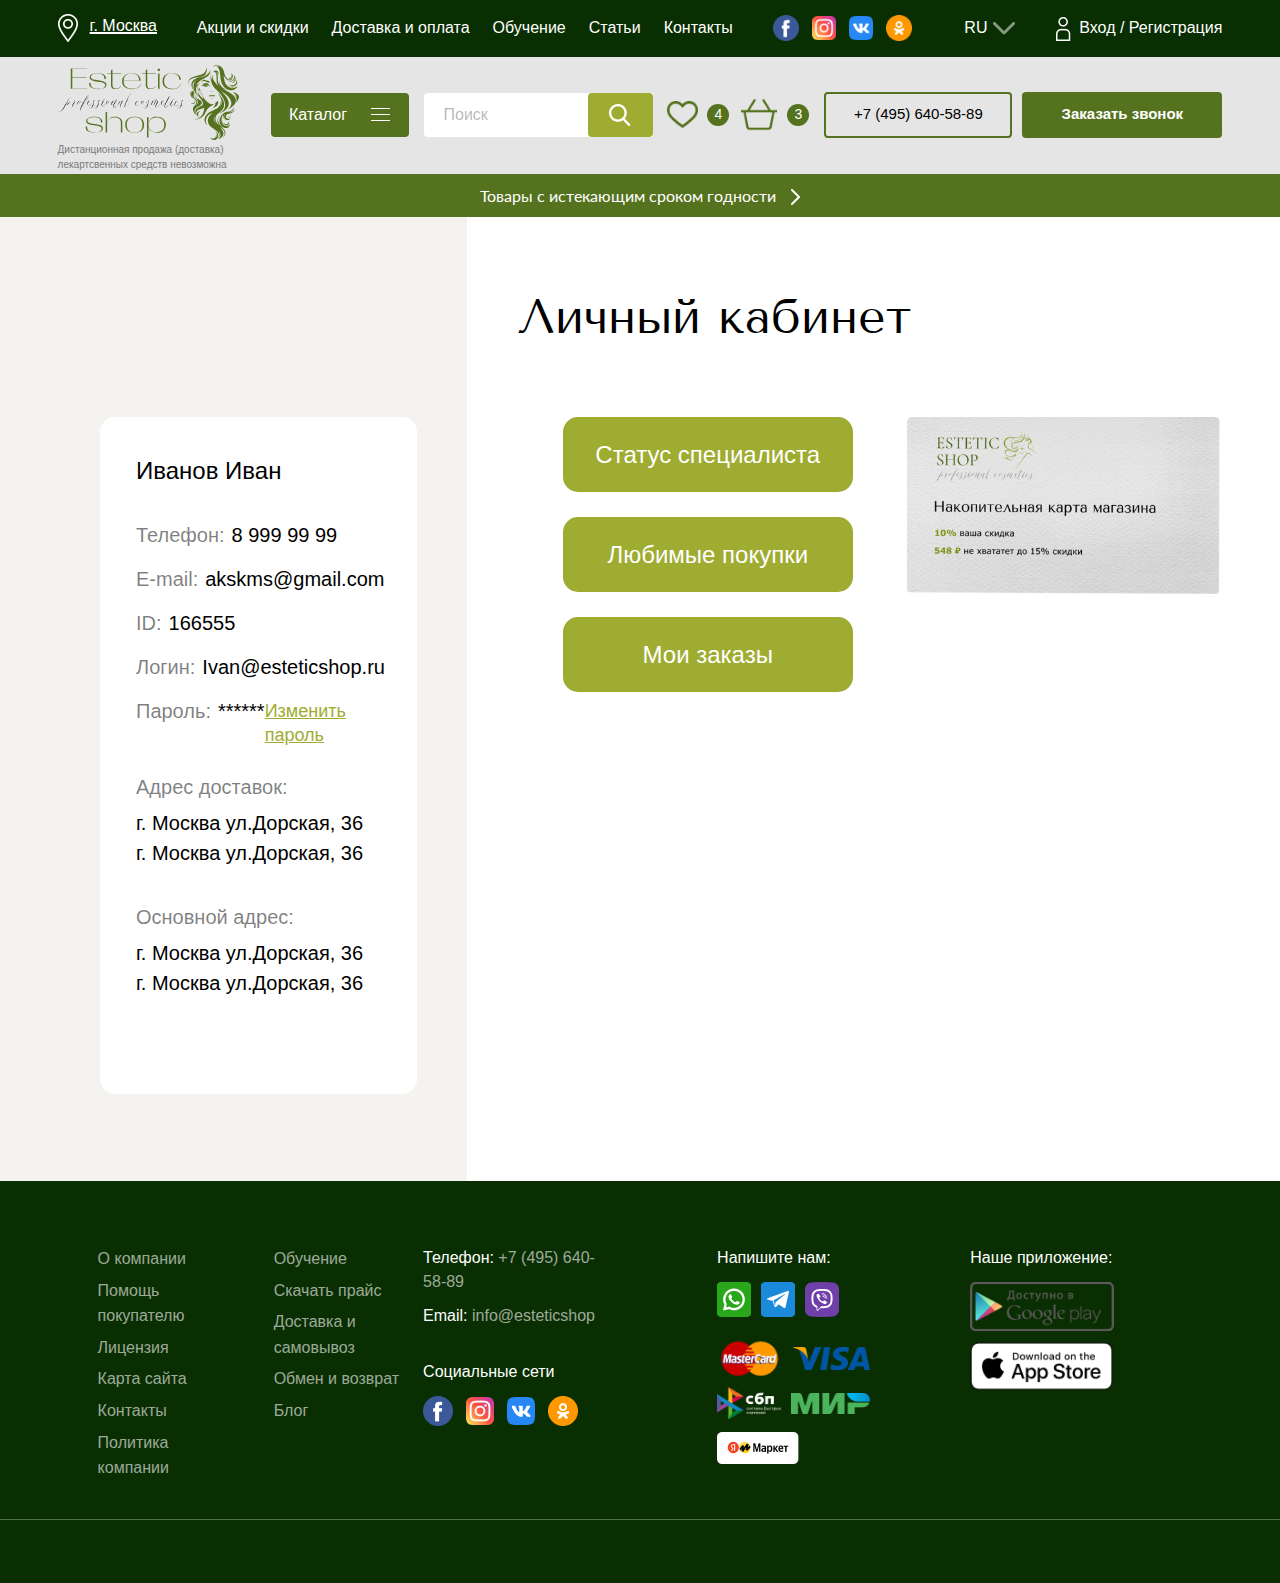
==== commit f5fb7b79: "1.5" ====
--- a/account.html
+++ b/account.html
@@ -251,6 +251,8 @@
 		<div class="footer__bottom"></div>
 	</footer>
 	<script src="js/jquery.min.js"></script>
+	<script src="js/jquery.ui.min.js"></script>
+	<script src="js/jquery.ui.touch-punch.min.js"></script>
 	<script src="js/slick.min.js"></script>
 	<script src="js/script.js"></script>
 </body>
--- a/css/main.css
+++ b/css/main.css
@@ -1664,12 +1664,13 @@
 }
 
 .container__account {
-  max-width: 100%;
+  width: 100%;
 }
 
 .account__inner {
   display: flex;
   justify-content: space-between;
+  height: 964px;
 }
 
 section .account__title {
@@ -1679,15 +1680,17 @@
 
 .account__left {
   background-color: #F5F3EF;
-  padding: 200px 111px 200px 120px;
+  width: 44.6%;
+  padding: 200px 111px 0 120px;
 }
 
 .account__right {
-  padding: 64px 0 0 77px;
+  padding: 64px 106px 0 77px;
+  width: 86%;
 }
 
 .account__data {
-  width: 456px;
+  max-width: 456px;
   background-color: #fff;
   padding: 36px 32px 67px 36px;
   font-size: 20px;
@@ -1774,6 +1777,7 @@
   border-radius: 15px;
   margin-bottom: 25px;
   cursor: pointer;
+  transition-duration: 0.3s;
 }
 
 .account__button_content {
@@ -1782,6 +1786,7 @@
   max-width: 450px;
   background-color: #fff;
   border-radius: 0 0 15px 15px;
+  transition-duration: 0.3s;
 }
 
 .account__button--active .account__button_trigger {
@@ -1883,6 +1888,10 @@
     width: 90px;
     margin-left: 20px;
   }
+
+  .account__left {
+    padding-right: 50px;
+  }
 }
 
 @media (max-width: 1700px) {
@@ -1908,6 +1917,15 @@
 
   .header__socials {
     margin-bottom: 0;
+  }
+
+  .account__left {
+    padding-left: 100px;
+  }
+
+  .account__right {
+    padding-left: 50px;
+    padding-right: 90px;
   }
 }
 
@@ -1955,6 +1973,10 @@
   .header__catalog {
     margin-right: 15px;
   }
+
+  .account__right {
+    padding-right: 60px;
+  }
 }
 
 @media (max-width: 1360px) {
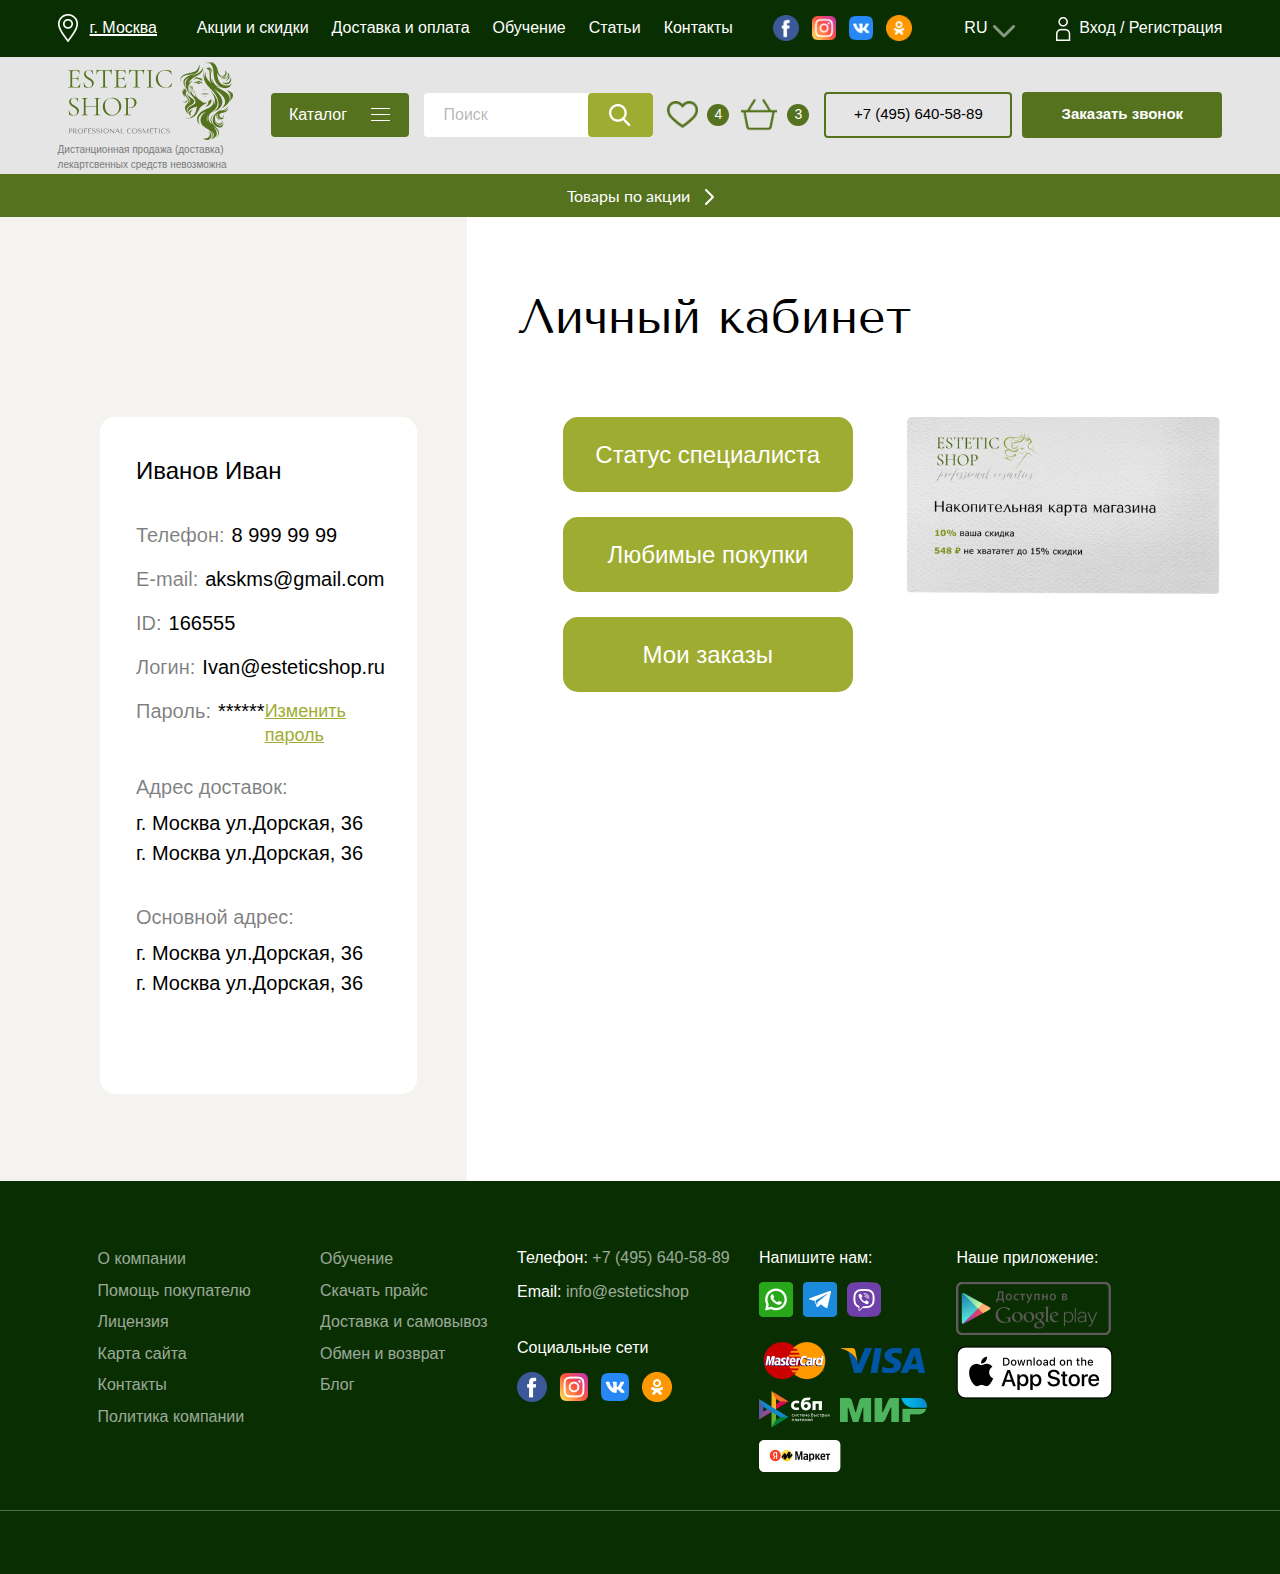
==== commit d68e86a3: "2.0" ====
--- a/account.html
+++ b/account.html
@@ -27,8 +27,8 @@
 							<a href="#"><li>Акции и скидки</li></a>
 							<a href="#"><li>Доставка и оплата</li></a>
 							<a href="#"><li>Обучение</li></a>
-							<a href="#"><li>Статьи</li></a>
-							<a href="#"><li>Контакты</li></a>
+							<a href="posts.html"><li>Статьи</li></a>
+							<a href="contacts.html"><li>Контакты</li></a>
 						</ul>
 					</nav>
 					<div class="header__socials">
@@ -44,7 +44,7 @@
 						</a>	
 					</div>
 					<div class="header__account">
-						<a href="#">
+						<a href="login.html">
 							<div class="account__person"><img src="images/header/account-icon.png" alt="person"></div>
 							<div class="account__text">Вход / Регистрация</div>
 						</a>	
@@ -102,9 +102,172 @@
 			</div>	
 		</div>
 		<a href="#" class="header__expired">
-			<span>Товары с истекающим сроком годности</span>
+			<span>Товары по акции</span>
 			<div><img src="images/header/arrow-expired.svg" alt="arrow"></div>
 		</a>
+		<div class="catalog-tabs">
+			<div class="container">
+				<div class="catalog-tabs__container">
+					<div class="catalog-tabs__nav">
+						<div class="catalog-tabs__btn" data-catTab="#catTab_1">Акции этой недели</div>
+						<div class="catalog-tabs__btn" data-catTab="#catTab_2">Новинки</div>
+						<div class="catalog-tabs__btn" data-catTab="#catTab_3">Товары с ограниченным сроком годности</div>
+						<div class="catalog-tabs__btn" data-catTab="#catTab_4">Косметологическая продукция</div>
+						<div class="catalog-tabs__btn" data-catTab="#catTab_5">Мезотерапия</div>
+						<div class="catalog-tabs__btn" data-catTab="#catTab_6">Контурная пластика</div>
+						<div class="catalog-tabs__btn" data-catTab="#catTab_7">Косметический уход</div>
+						<div class="catalog-tabs__btn" data-catTab="#catTab_8">Парафинотерапия</div>
+						<div class="catalog-tabs__btn" data-catTab="#catTab_9">Депиляция</div>
+						<div class="catalog-tabs__btn" data-catTab="#catTab_10">Массаж / Spa-уход / Обертывание</div>
+						<div class="catalog-tabs__btn" data-catTab="#catTab_11">Косметика для волос</div>
+						<div class="catalog-tabs__btn" data-catTab="#catTab_12">Все для ресниц и бровей</div>
+						<div class="catalog-tabs__btn" data-catTab="#catTab_13">Инструменты и оборудование</div>
+						<div class="catalog-tabs__btn" data-catTab="#catTab_14">Одноразовая продукция</div>
+						<div class="catalog-tabs__btn" data-catTab="#catTab_15">Дезинфицирующие средства</div>
+						<div class="catalog-tabs__btn" data-catTab="#catTab_16">Учебное пособие</div>
+						<div class="catalog-tabs__btn" data-catTab="#catTab_17">Маникюр / педикюр</div>
+					</div>
+					<div class="catalog-tabs__content">
+						<div class="catalog-tabs__item" id="catTab_1">
+							
+						</div>
+						<div class="catalog-tabs__item" id="catTab_2">
+							
+						</div>
+						<div class="catalog-tabs__item" id="catTab_3">
+							
+						</div>
+						<div class="catalog-tabs__item" id="catTab_4">
+							<div class="catalog-tabs__accordion">
+								<div>
+									<div class="catalog-tabs__accordion_item">
+										<div class="catalog-tabs__accordion_trigger">
+											Маски для лица и тела
+										</div>
+										<div class="catalog-tabs__accordion_content">
+											<ul>
+												<li><a href="#">Очищающие маски</a></li>
+												<li><a href="#">Альгинатные (пластифицирующие) маски</a></li>
+												<li><a href="#">Маски на основе гиалуроновой кислоты</a></li>
+												<li><a href="#">Маски для жирной и проблемной кожи</a></li>
+												<li><a href="#">Омолаживающие маски</a></li>
+												<li><a href="#">Маски для глаз и век</a></li>
+												<li><a href="#">Маски для волос</a></li>
+											</ul>
+										</div>
+									</div>
+									<div class="catalog-tabs__accordion_item">
+										<div class="catalog-tabs__accordion_trigger">
+											Очищающие средства
+										</div>
+										<div class="catalog-tabs__accordion_content">
+											Текст
+										</div>
+									</div>
+									<div class="catalog-tabs__accordion_item">
+										<div class="catalog-tabs__accordion_trigger">
+											Кремы для лица и тела
+										</div>
+										<div class="catalog-tabs__accordion_content">
+											Текст
+										</div>
+									</div>
+									<div class="catalog-tabs__accordion_item">
+										<div class="catalog-tabs__accordion_trigger">
+											Апператные гели
+										</div>
+										<div class="catalog-tabs__accordion_content">
+											Текст
+										</div>
+									</div>
+									<div class="catalog-tabs__accordion_item">
+										<div class="catalog-tabs__accordion_trigger">
+											Тоники
+										</div>
+										<div class="catalog-tabs__accordion_content">
+											Текст
+										</div>
+									</div>
+								</div>
+								<div>
+									<div class="catalog-tabs__accordion_item">
+										<div class="catalog-tabs__accordion_trigger">
+											Сыворотки и концетраты
+										</div>
+										<div class="catalog-tabs__accordion_content">
+											Текст
+										</div>
+									</div>
+									<div class="catalog-tabs__accordion_item">
+										<div class="catalog-tabs__accordion_trigger">
+											Расходные материалы в косметологии
+										</div>
+										<div class="catalog-tabs__accordion_content">
+											Текст
+										</div>
+									</div>
+									<div class="catalog-tabs__accordion_item">
+										<div class="catalog-tabs__accordion_trigger">
+											Косметические наборы для ухода за кожей
+										</div>
+										<div class="catalog-tabs__accordion_content">
+											Текст
+										</div>
+									</div>
+									<div class="catalog-tabs__accordion_item">
+										<div class="catalog-tabs__accordion_trigger">
+											Неинвазивная (безинъекционная) Карбокситерапия
+										</div>
+										<div class="catalog-tabs__accordion_content">
+											Текст
+										</div>
+									</div>
+								</div>
+							</div>
+						</div>
+						<div class="catalog-tabs__item" id="catTab_5">
+							
+						</div>
+						<div class="catalog-tabs__item" id="catTab_6">
+							
+						</div>
+						<div class="catalog-tabs__item" id="catTab_7">
+							
+						</div>
+						<div class="catalog-tabs__item" id="catTab_8">
+							
+						</div>
+						<div class="catalog-tabs__item" id="catTab_9">
+							
+						</div>
+						<div class="catalog-tabs__item" id="catTab_10">
+							
+						</div>
+						<div class="catalog-tabs__item" id="catTab_11">
+							
+						</div>
+						<div class="catalog-tabs__item" id="catTab_12">
+							
+						</div>
+						<div class="catalog-tabs__item" id="catTab_13">
+							
+						</div>
+						<div class="catalog-tabs__item" id="catTab_14">
+							
+						</div>
+						<div class="catalog-tabs__item" id="catTab_15">
+							
+						</div>
+						<div class="catalog-tabs__item" id="catTab_16">
+							
+						</div>
+						<div class="catalog-tabs__item" id="catTab_17">
+							
+						</div>
+					</div>
+				</div>
+			</div>
+		</div>		
 	</header>
 	<section class="account">
 		<div class="container__account">
@@ -185,11 +348,11 @@
 				<div class="footer__column">
 					<nav>
 						<ul>
-							<li><a href="#">О компании</li></a>
+							<li><a href="company.html">О компании</li></a>
 							<li><a href="#">Помощь покупателю</li></a>
 							<li><a href="#">Лицензия</li></a>
 							<li><a href="#">Карта сайта</li></a>
-							<li><a href="#">Контакты</li></a>
+							<li><a href="contacts.html">Контакты</li></a>
 							<li><a href="#">Политика компании</li></a>
 						</ul>
 					</nav>
@@ -250,10 +413,12 @@
 		</div>
 		<div class="footer__bottom"></div>
 	</footer>
+	<!-- СКРИПТЫ НАЧАЛО -->
 	<script src="js/jquery.min.js"></script>
 	<script src="js/jquery.ui.min.js"></script>
 	<script src="js/jquery.ui.touch-punch.min.js"></script>
 	<script src="js/slick.min.js"></script>
 	<script src="js/script.js"></script>
+	<!-- СКРИПТЫ КОНЕЦ -->
 </body>
 </html>--- a/css/main.css
+++ b/css/main.css
@@ -156,6 +156,7 @@
 
 .header__city a {
   display: flex;
+  align-items: center;
 }
 
 header nav ul {
@@ -178,10 +179,12 @@
 
 .header__lang a {
   display: flex;
+  align-items: center;
 }
 
 .header__account a {
   display: flex;
+  align-items: center;
 }
 
 .city__text {
@@ -386,6 +389,110 @@
   margin-top: 2px;
 }
 
+.catalog-tabs {
+  position: absolute;
+  z-index: -1;
+  background-color: #fff;
+  width: 100%;
+  opacity: 0;
+  transition-duration: 0.2s;
+}
+
+.catalog-tabs.active {
+  z-index: 3;
+  opacity: 1;
+}
+
+.catalog-tabs__overlay {
+  position: absolute;
+  background-color: #fff;
+  width: 100%;
+  height: 100%;
+  opacity: 0;
+  z-index: -1;
+}
+
+.catalog-tabs__overlay.active {
+  opacity: 1;
+  z-index: 2;
+}
+
+/*#body.active {
+  overflow: hidden;
+}*/
+
+.catalog-tabs__container {
+  display: flex;
+  box-shadow: 4px 4px 14px 0px rgba(0, 0, 0, 0.15);
+  font-size: 20px;
+}
+
+.catalog-tabs__nav {
+  border-right: 0.5px solid rgba(9, 46, 2, 0.5);
+  padding: 30px 0;
+}
+
+.catalog-tabs__btn {
+  cursor: pointer;
+  padding: 10px 15px 10px 48px;
+}
+
+.catalog-tabs__btn.active {
+  background-color: #9EAC31;
+  color: #fff;
+}
+
+.catalog-tabs__content {
+  padding: 40px;
+}
+
+.catalog-tabs__item {
+  display: none;
+}
+
+.catalog-tabs__item.active {
+  display: block;
+}
+
+.catalog-tabs__accordion {
+  display: flex;
+  grid-gap: 30px;
+}
+
+.catalog-tabs__accordion_item {
+  margin-bottom: 38px;
+}
+
+.catalog-tabs__accordion_trigger {
+  cursor: pointer;
+}
+
+.catalog-tabs__accordion_content {
+  max-height: 0;
+  overflow: hidden;
+  transition-duration: 0.2s;
+}
+
+.catalog-tabs__accordion_content ul {
+  margin: 10px 0 0 0;
+  padding: 0;
+}
+
+.catalog-tabs__accordion_content ul li {
+  margin-bottom: 13px;
+}
+
+.catalog-tabs__accordion_content ul li a {
+  font-size: 18px;
+  color: rgba(0, 0, 0, 0.5);
+  line-height: 27px;
+}
+
+.catalog-tabs__accordion_content ul li a:focus {
+  color: #55721E;
+  text-decoration: underline;
+}
+
 .first-slider__slide {
   background: url(../images/first-slider/slide-1.jpg) no-repeat center top / cover;
   height: 443px;
@@ -472,7 +579,7 @@
 
 .popular__services {
   padding-bottom: 42px;
-  width: 1444px;
+  max-width: 1444px;
   margin: 0 auto;
 }
 
@@ -536,23 +643,30 @@
 }
 
 .new__slide {
-  width: 403px!important;
-  height: 564px;
-  box-shadow: 4px 4px 14px 0px rgba(0, 0, 0, 0.25);
+  /*width: 403px!important;
+  height: 564px;*/
+  max-width: 403px;
+  box-shadow: 2px 2px 10px 0px rgba(0, 0, 0, 0.25);
   margin: 0 11px;
+  border-radius: 4px;
+}
+
+.new__slider {
+  display: flex;
+  align-items: baseline;
 }
 
 .new__slider .slick-track {
-  padding-top: 15px;
+  padding: 15px 0;
 }
 
 .new__slider .slick-list {
   margin: 0px -11px;
-  height: 595px;
+  /*height: 595px;*/
 }
 
 .new__bottom {
-  width: 403px;
+  /*width: 403px;*/
   background-color: #E5E0D7;
   color: #000;
   padding: 16px 27px 26px 18px;
@@ -560,11 +674,23 @@
 }
 
 .new__top {
-  width: 403px;
+  /*width: 403px;
   height: 446px;
   display: flex;
+  justify-content: space-between;*/
+  position: relative;
+}
+
+.new__top img {
+  border-radius: 4px 4px 0 0;
+}
+
+.product__marks {
+  position: absolute;
+  top: 0;
+  display: flex;
   justify-content: space-between;
-  border-radius: 4px 4px 0 0;
+  width: 100%;
 }
 
 .product__info {
@@ -642,18 +768,20 @@
 }
 
 .week__slide {
-  width: 347px;
-  height: 483px;
+  max-width: 347px;
+  /*height: 483px;*/
   margin: 0 10px;
 }
 
 .week__slider {
-  width: 1435px;
+  max-width: 1435px;
   margin: 0 auto;
+  display: flex;
+  align-items: baseline;
 }
 
 .week__slider_container {
-  width: 1680px;
+  max-width: 1680px;
   position: relative;
 }
 
@@ -663,12 +791,12 @@
 
 .week__slider .slick-list {
   margin: 0px -10px;
-  height: 483px;
+  /*height: 483px;*/
 }
 
 .week__bottom {
-  width: 347px;
-  height: 101px;
+  /*width: 347px;
+  height: 101px;*/
   background-color: rgba(255, 255, 255, 0.6);
   color: #000;
   padding: 14px 24px 21px 17px;
@@ -681,10 +809,14 @@
 }
 
 .week__top {
-  width: 347px;
-  height: 382px;
+  /*width: 347px;
+  height: 382px;*/
   display: flex;
   justify-content: flex-end;
+  position: relative;
+}
+
+.week__top img {
   border-radius: 4px 4px 0 0;
 }
 
@@ -707,7 +839,8 @@
   left: 0;
 }
 
-.week__top_stars span {
+.week__top_stars {
+  position: absolute;
   margin: 10px 16px 0 0;
 }
 
@@ -1039,6 +1172,7 @@
 }
 
 .product.active {
+  max-width: none;
   width: 87%;
   display: flex;
   height: 220px;
@@ -1060,6 +1194,11 @@
 .product.active .product__top {
   width: 201px; /*239px?*/
   height: 220px;
+  border-radius: 4px 0 0 4px;
+  position: static;
+}
+
+.product.active img {
   border-radius: 4px 0 0 4px;
 }
 
@@ -1298,13 +1437,19 @@
 }
 
 .product {
-  width: 301px;
-  height: 447px;
+  max-width: 301px;
+  /*height: 447px;*/
   box-shadow: 4px 4px 15px 0px rgba(0, 0, 0, 0.15);
   margin: 22.5px 8px;
-}
-
-.product__top-1,
+  background-color: #E5E0D7;
+  border-radius: 4px;
+}
+
+.product img {
+  border-radius: 4px 4px 0 0;
+}
+
+/*.product__top-1,
 .product__top-4 {
   background: url(../images/product/product-image-1.jpg) no-repeat center top / cover;
 }
@@ -1315,22 +1460,20 @@
 
 .product__top-3 {
   background: url(../images/product/product-image-3.jpg) no-repeat center top / cover;
-}
+}*/
 
 .product__top {
-  width: 301px;
-  height: 333px;
-  border-radius: 4px 4px 0 0;
+  /*width: 301px;
+  height: 333px;*/
   display: flex;
   justify-content: space-between;
+  position: relative;
 }
 
 .product__bottom {
-  width: 301px;
-  height: 114px;
-  background-color: #E5E0D7;
+  /*width: 301px;
+  height: 114px;*/
   padding: 16px 21px 21px 13px;
-  border-radius: 0 0 4px 4px;
 }
 
 .product__title {
@@ -1805,6 +1948,7 @@
   border-right: 1px solid #9EAC31;
   border-bottom: 1px solid #9EAC31;
   border-left: 1px solid #9EAC31;
+  margin-bottom: 25px;
 }
 
 .account__button_order {
@@ -1847,6 +1991,474 @@
   text-decoration: underline;
 }
 
+.back-link {
+  display: flex;
+  align-items: center;
+  margin-top: 37px;
+}
+
+.back-link a {
+  color: rgba(0, 0, 0, 0.5);
+}
+
+.back-link a:first-child {
+  margin-right: 14px;
+}
+
+.company {
+  margin-bottom: 160px;
+}
+
+section .company__title {
+  margin: 47px 0 60px 0;
+}
+
+.company-block-1 {
+  margin-bottom: 109px;
+}
+
+.company-block {
+  display: flex;
+  justify-content: space-around;
+  font-size: 20px;
+  line-height: 30px;
+}
+
+.company__text_title {
+  font-size: 25px;
+  color: #55721E;
+  margin-bottom: 20px;
+}
+
+.company__text {
+  width: 50%;
+  padding-top: 40px;
+}
+
+.company__text p:first-child {
+  margin-bottom: 35px;
+}
+
+.company__text ul li {
+  position: relative;
+}
+
+.company__text_content-m {
+  margin-bottom: 35px;
+}
+
+.company__text_content-m ul li:before {
+  content: url(../images/company/list-style-check-mark.png);
+  position: absolute;
+  top: 3px;
+  left: -37px;
+}
+
+.company__text_content-c ul li:before {
+  content: url(../images/company/list-style-circle.png);
+  position: absolute;
+  left: -23px;
+  top: -1px;
+}
+
+section.shopping-cart {
+  margin: 66px 0 114px 0;
+}
+
+.shopping-cart__inner {
+  font-size: 24px;
+  max-width: 1113px;
+  margin: 0 auto;
+}
+
+.shopping-cart__titles {
+  display: flex;
+  justify-content: space-between;
+  margin-bottom: 20px;
+}
+
+.shopping-cart__numbers {
+  display: flex;
+  justify-content: space-around;
+  width: 50%;
+}
+
+.shopping-cart__info {
+  display: flex;
+  align-items: center;
+  justify-content: space-between;
+}
+
+.shopping-cart__info_container-1 {
+  display: flex;
+  align-items: center;
+}
+
+.shopping-cart__info_container-2 {
+  display: flex;
+  align-items: center;
+}
+
+.shopping-cart__price {
+  display: flex;
+  align-items: center;
+}
+
+.shopping-cart__name {
+  font-family: 'Tenor Sans', serif;
+  max-width: 290px;
+}
+
+.shopping-cart__price_new, .shopping-cart__amount {
+  font-size: 36px;
+}
+
+.shopping-cart__amount {
+  margin: 0 32px 0 87px;
+}
+
+.shopping-cart__price_old {
+  font-size: 28px;
+  color: #B3B7BC;
+  text-decoration: line-through;
+  margin-left: 17px;
+}
+
+.shopping-cart__quantity {
+  display: flex;
+  justify-content: space-between;
+  align-items: center;
+  font-size: 20px;
+  color: rgba(149, 149, 149, 1);
+  width: 107px;
+  height: 46px;
+  border: 1px solid rgba(0, 0, 0, 0.5);
+  border-radius: 4px;
+  margin-left: 24px;
+}
+
+.shopping-cart__quantity input {
+  width: 100%;
+  border: none;
+  background-color: #fff;
+  color: rgba(149, 149, 149, 1);
+  cursor: pointer;
+}
+
+.shopping-cart__quantity_none {
+  margin-left: 123px;
+}
+
+.shopping-cart__buy {
+  display: flex;
+  justify-content: space-between;
+  font-size: 18px;
+  margin-top: 35px;
+}
+
+.shopping-cart__total {
+  font-size: 24px;
+}
+
+.shopping-cart__promo {
+  width: 390px;
+  height: 54px;
+  border: none;
+  background-color: #ECECEC;
+  border-radius: 4px;
+  padding-left: 17px;
+  margin-bottom: 10px;
+  color: #929292;
+}
+
+.shopping-cart__promo:focus,
+.shopping-application-input:focus {
+  background-color: #fff;
+  border: 1px solid rgba(0, 0, 0, 0.5);
+  caret-color: #929292;
+}
+
+.cart-button {
+  width: 311px;
+  height: 65px;
+  border-radius: 4px;
+  background-color: #9EAC31;
+  color: #fff;
+  font-size: 22px;
+  font-weight: 700;
+  border: none;
+  cursor: pointer;
+  margin-top: 24px;
+}
+
+.shopping-cart__buy_margin {
+  margin: 12px 0 7px 0;
+}
+
+section.shopping-application {
+  margin-bottom: 160px;
+}
+
+.shopping-application__inner {
+  max-width: 830px;
+  margin: 0 auto;
+}
+
+.shopping-application__title_small {
+  font-size: 20px;
+  color: #55721E;
+}
+
+.shopping-application__container {
+  display: flex;
+  flex-direction: column;
+  align-items: center;
+  font-size: 18px;
+  margin: 20px 0 6px 0;
+}
+
+.shopping-application__container_row {
+  display: flex;
+}
+
+.shopping-application__inputs {
+  display: flex;
+  flex-direction: column;
+}
+
+.shopping-application-input {
+  width: 404px;
+  height: 54px;
+  border: none;
+  background-color: #ECECEC;
+  border-radius: 4px;
+  margin: 10px;
+  padding-left: 17px;
+}
+
+.shopping-application__inputs textarea {
+  width: 829px;
+  height: 86px;
+  padding-top: 13px;
+  resize: none;
+}
+
+.shopping-application__inputs select {
+  cursor: pointer;
+  color: #757575;
+  -moz-appearance: none;
+  -webkit-appearance: none;
+  background: url(../images/cart/select-arrow.png) no-repeat center right 17px #ECECEC;
+}
+
+.shopping-application__inputs select::-ms-expand {
+  display: none;
+}
+
+.shopping-application__inputs div {
+  position: relative;
+}
+
+.shopping-application__inputs select:focus {
+  border: none;
+  background-color: #ECECEC;
+  outline: none;
+}
+
+.shopping-application__inputs option {
+  color: #000;
+}
+
+.shopping-application__mark {
+  font-size: 18px;
+  color: #9EAC31;
+}
+
+.shopping-application__text {
+  font-size: 20px;
+  margin: 40px 0 30px 0;
+}
+
+.shopping-application__total {
+  font-size: 24px;
+  display: flex;
+  flex-direction: column;
+  align-items: flex-end;
+}
+
+section.cart-empty {
+  margin: 66px 0 170px 0;
+}
+
+.cart-empty__inner {
+  max-width: 848px;
+  margin: 0 auto;
+}
+
+section .cart-empty__title {
+  margin-bottom: 40px;
+}
+
+.cart-empty__container {
+  display: flex;
+  align-items: center;
+  justify-content: space-between;
+}
+
+.cart-empty__text {
+  width: 61%;
+}
+
+.cart-empty__text div {
+  font-size: 26px;
+  font-weight: 700;
+  color: #55721E;
+  margin-bottom: 26px;
+}
+
+.cart-empty__text span {
+  font-size: 22px;
+  line-height: 34px;
+}
+
+.cart-empty__text a {
+  color: #9EAC31;
+  text-decoration: underline;
+}
+
+section.cart-empty__slider {
+  margin: 0;
+}
+
+section.posts {
+  margin: 66px 0 105px 0;
+}
+
+section.posts__title {
+  margin-bottom: 60px;
+}
+
+.posts__container {
+  display: flex;
+  justify-content: space-between;
+  flex-wrap: wrap;
+}
+
+section.posts article {
+  margin-bottom: 75px;
+}
+
+section .contacts__title {
+  margin: 66px 0 60px 0;
+}
+
+.contacts__calls {
+  font-size: 24px;
+  color: #55721E;
+  margin-bottom: 28px;
+}
+
+.contacts__numbers {
+  display: flex;
+}
+
+.contacts__numbers_container {
+  display: flex;
+  flex-direction: column;
+}
+
+.contacts__numbers_container:nth-child(2) {
+  margin: 0 80px;
+}
+
+.contacts__numbers_container div {
+  font-size: 24px;
+  margin-bottom: 11px;
+}
+
+.contacts__numbers_container span {
+  font-size: 20px;
+  margin-bottom: 6px;
+}
+
+.contacts__map {
+  background: url(../images/contacts/map.jpg) no-repeat center top / cover;
+  height: 737px;
+  margin: 34px 0 68px 0;
+}
+
+.contacts__map .container {
+  display: flex;
+  justify-content: flex-end;
+  padding: 74px 144px 0 0;
+}
+
+.contacts__bottom {
+  font-size: 20px;
+  margin-bottom: 146px;
+}
+
+.contacts__bottom div:first-child {
+  font-size: 24px;
+  margin-bottom: 64px;
+}
+
+.contacts__bottom div {
+  display: flex;
+  flex-direction: column;
+}
+
+.contacts__bottom span {
+  margin-bottom: 14px;
+}
+
+.contacts__tablet {
+  max-width: 545px;
+  height: 551px;
+  background-color: #fff;
+  border-radius: 8px;
+  padding: 68px 76px 82px 101px;
+}
+
+.contacts__tablet_container div {
+  font-size: 22px;
+  line-height: 26.7px;
+  margin-bottom: 12px;
+  position: relative;
+}
+
+.contacts__tablet_container span {
+  font-size: 18px;
+  line-height: 21.8px;
+}
+
+.contacts__tablet_container:nth-child(2) {
+  margin: 54px 0 39px 0;
+}
+
+.contacts__tablet_clock:before {
+  content: url(../images/contacts/clock.png);
+  position: absolute;
+  left: -37px;
+}
+
+.contacts__tablet_mark:before {
+  content: url(../images/contacts/mark.png);
+  position: absolute;
+  left: -37px;
+}
+
+.contacts__tablet_envelope:before {
+  content: url(../images/contacts/envelope.png);
+  position: absolute;
+  left: -37px;
+}
+
+.header-mob {
+  display: none;
+}
+
+
 /* МЕДИА ЗАПРОСЫ НАЧАЛО */
 
 @media (max-width: 1923px) {
@@ -1936,6 +2548,10 @@
 
   .product.active .product__like {
     margin-right: 10px;
+  }
+
+  .footer__inner .footer__column:nth-child(4) {
+    margin: 0;
   }
 }
 
@@ -2058,4 +2674,40 @@
   }
 }
 
+@media (max-width: 1250px) {
+  .header__top {
+    font-size: 14px;
+  }
+
+  .city__text {
+    font-size: 14px;
+  }
+
+  .header__main {
+    font-size: 14px;
+  }
+
+  .header__call {
+    font-size: 14px;
+    width: 165px;
+  }
+
+  .header__number {
+    font-size: 14px;
+    width: 165px;
+  }
+
+  .header__catalog {
+    width: 125px;
+  }
+
+  .header__search input {
+    width: 185px;
+  }
+}
+
+@media (max-width: 1130px) {
+
+}
+
 /* МЕДИА ЗАПРОСЫ КОНЕЦ */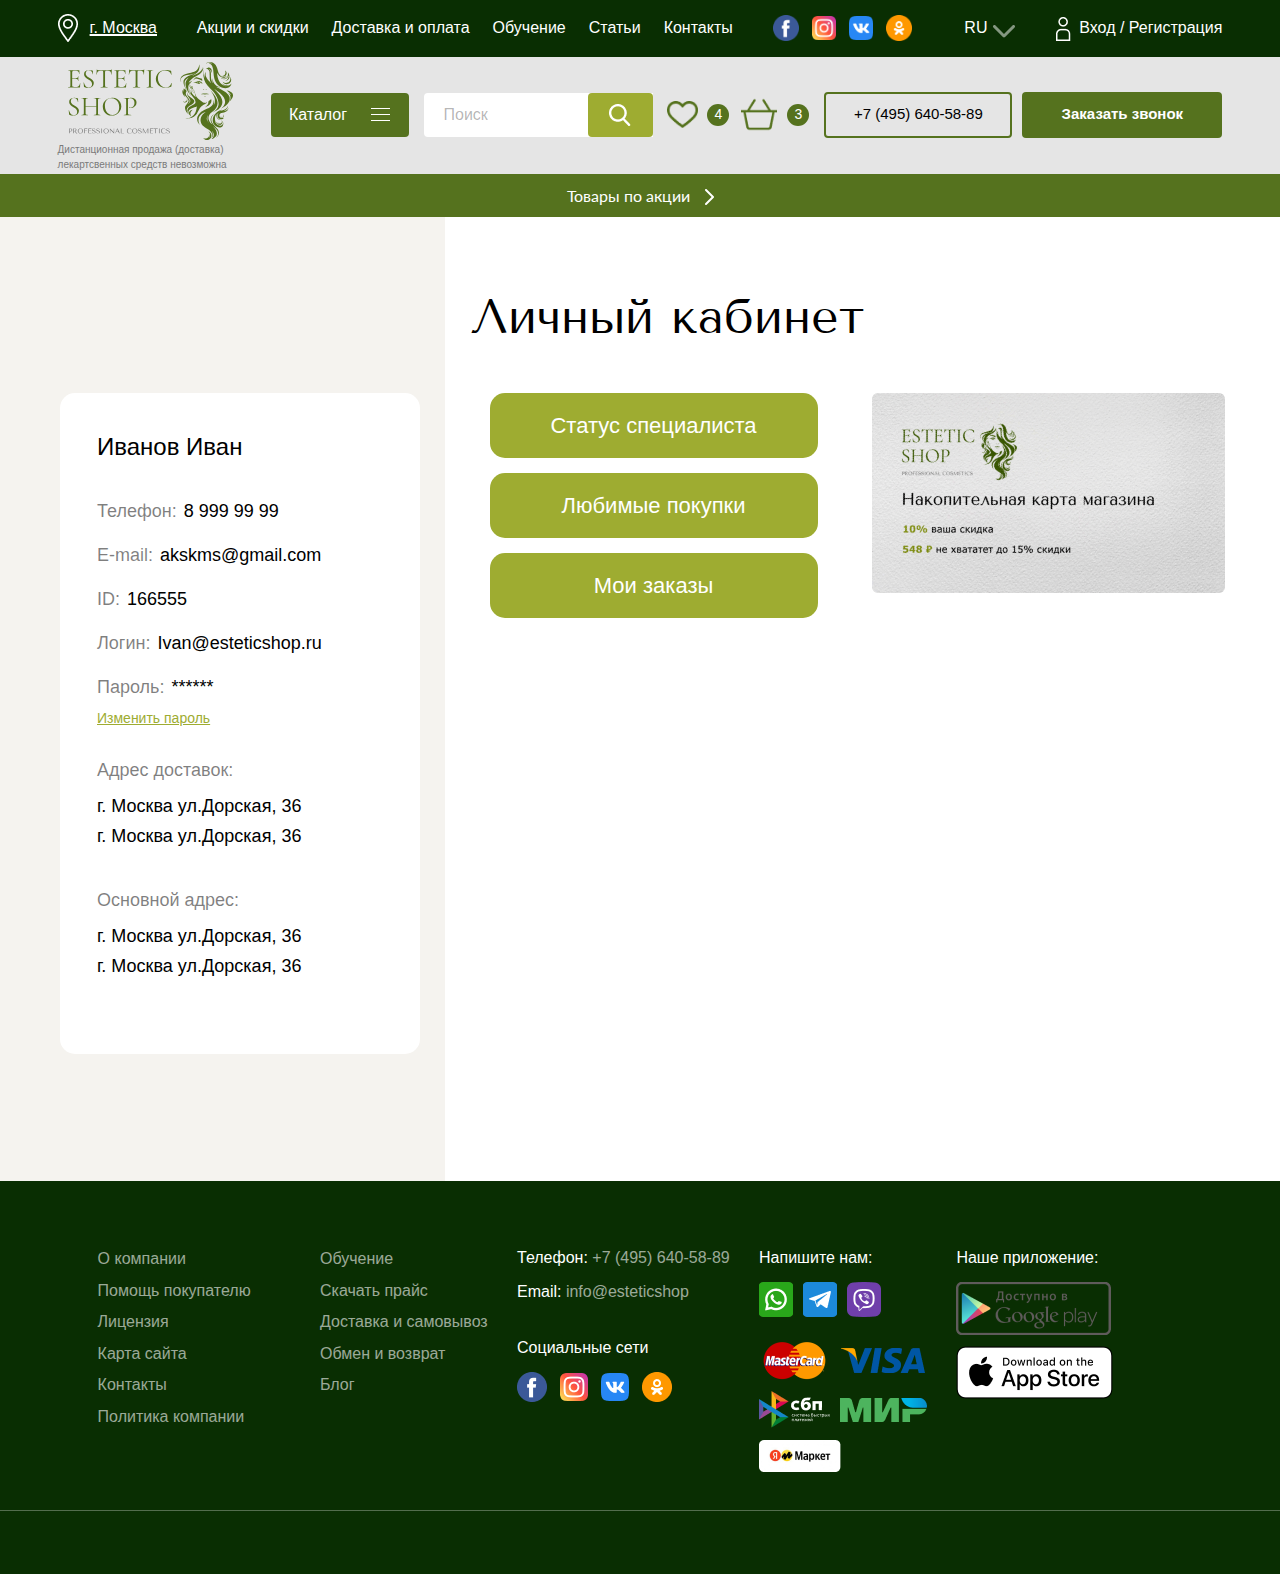
==== commit 6d6396f1: "3.3" ====
--- a/account.html
+++ b/account.html
@@ -269,9 +269,27 @@
 			</div>
 		</div>		
 	</header>
+	<div class="header-mob">
+		<div class="container">
+			<div class="header-mob__row">
+				<div class="header-mob__burger">
+					<span></span>
+				</div>
+				<div class="header-mob__logo"><a href="index.html"><img src="images/mobile/logo-mob.svg" alt="logo"></a></div>
+				<div class="header-mob__search"><img src="images/mobile/search-icon.png" alt="search"></div>
+			</div>
+		</div>	
+		<div class="header-mob__row">
+			<div><img src="images/mobile/phone-icon.png" alt="phone-call"></div>
+			<div><img src="images/mobile/like-icon.png" alt="liked"></div>
+			<div><img src="images/mobile/basket-icon.png" alt="basket"></div>
+			<div><img src="images/mobile/account-icon.png" alt="account"></div>
+		</div>	
+	</div>
 	<section class="account">
 		<div class="container__account">
 			<div class="account__inner">
+				<h2 class="title account__title-mob">Личный кабинет</h2>
 				<div class="account__left">
 					<div class="account__data">
 						<div class="account__name">Иванов Иван</div>
@@ -335,7 +353,7 @@
 							</div>
 						</div>
 						<div class="account__card">
-							<img src="images/account/card.jpg" alt="card">
+							<img src="images/account/card.svg" alt="card">
 						</div>
 					</div>
 				</div>
--- a/css/main.css
+++ b/css/main.css
@@ -103,6 +103,10 @@
 input[type=number] {
   -moz-appearance: textfield;
 }
+
+button {
+  cursor: pointer;
+}
 /* СБРОС CSS КОНЕЦ */
 
 /* ПОДКЛЮЧЕНИЕ ШРИФТОВ НАЧАЛО */
@@ -398,6 +402,10 @@
   transition-duration: 0.2s;
 }
 
+.catalog-tabs a {
+  color: #000;
+}
+
 .catalog-tabs.active {
   z-index: 3;
   opacity: 1;
@@ -649,6 +657,7 @@
   box-shadow: 2px 2px 10px 0px rgba(0, 0, 0, 0.25);
   margin: 0 11px;
   border-radius: 4px;
+  background-color: #E5E0D7;
 }
 
 .new__slider {
@@ -658,6 +667,14 @@
 
 .new__slider .slick-track {
   padding: 15px 0;
+}
+
+.new__slider .slick-track, .week__slider .slick-track {
+  display: flex;
+}
+
+.new__slider .slick-slide, .week__slider .slick-slide {
+  height: inherit;
 }
 
 .new__slider .slick-list {
@@ -667,7 +684,6 @@
 
 .new__bottom {
   /*width: 403px;*/
-  background-color: #E5E0D7;
   color: #000;
   padding: 16px 27px 26px 18px;
   border-radius: 0 0 4px 4px;
@@ -678,11 +694,16 @@
   height: 446px;
   display: flex;
   justify-content: space-between;*/
+  display: flex;
+  justify-content: center;
   position: relative;
+  background-color: #fff;
+  height: 446px;
+  border-radius: 4px 4px 0 0;
 }
 
 .new__top img {
-  border-radius: 4px 4px 0 0;
+  object-fit: contain;
 }
 
 .product__marks {
@@ -708,7 +729,7 @@
 }
 
 .product__like {
-  background: url(../images/catalog/empty-like.png);
+  background: url(../images/catalog/empty-like.svg) no-repeat center top / cover;
   width: 34px;
   height: 30px;
   margin: 14px 9px 0 0;
@@ -716,12 +737,13 @@
 }
 
 .product__like.active {
-  background: url(../images/catalog/full-like.png);
+  background: url(../images/catalog/full-like.svg) no-repeat center top / cover;
 }
 
 .new__bottom_row {
   display: flex;
   justify-content: space-between;
+  align-items: center;
 }
 
 .new__bottom_title {
@@ -771,6 +793,8 @@
   max-width: 347px;
   /*height: 483px;*/
   margin: 0 10px;
+  background-color: rgba(255, 255, 255, 0.6);
+  border-radius: 4px;
 }
 
 .week__slider {
@@ -783,6 +807,7 @@
 .week__slider_container {
   max-width: 1680px;
   position: relative;
+  margin: 0 auto;
 }
 
 .week__slider.slick-slider {
@@ -797,7 +822,6 @@
 .week__bottom {
   /*width: 347px;
   height: 101px;*/
-  background-color: rgba(255, 255, 255, 0.6);
   color: #000;
   padding: 14px 24px 21px 17px;
   border-radius: 0 0 4px 4px;
@@ -812,12 +836,15 @@
   /*width: 347px;
   height: 382px;*/
   display: flex;
-  justify-content: flex-end;
+  justify-content: center;
+  background-color: #fff;
   position: relative;
+  border-radius: 4px 4px 0 0;
+  height: 382px;
 }
 
 .week__top img {
-  border-radius: 4px 4px 0 0;
+  object-fit: contain;
 }
 
 .week__slider .slick-arrow {
@@ -842,10 +869,12 @@
 .week__top_stars {
   position: absolute;
   margin: 10px 16px 0 0;
+  width: 100%;
 }
 
 .top__stars span {
   display: flex;
+  justify-content: flex-end;
 }
 
 .top__stars span img {
@@ -1172,7 +1201,6 @@
 }
 
 .product.active {
-  max-width: none;
   width: 87%;
   display: flex;
   height: 220px;
@@ -1186,9 +1214,6 @@
   top: 91px;
   width: 43px;
   height: 38px;
-  background-repeat: no-repeat;
-  background-position: center top;
-  background-size: cover;
 }
 
 .product.active .product__top {
@@ -1196,6 +1221,7 @@
   height: 220px;
   border-radius: 4px 0 0 4px;
   position: static;
+  justify-content: space-between;
 }
 
 .product.active img {
@@ -1209,7 +1235,7 @@
 }
 
 .product.active .product__bottom {
-  height: 220px;
+  height: 220px; /*b!*/
   width: 100%;
   background-color: #fff;
   border-radius: 0 4px 4px 0;
@@ -1374,6 +1400,7 @@
 
 .accordion-item--active .accordion-item__content {
   max-height: 300px;
+  overflow-y: scroll;
   margin: 10px 0;
 }
 
@@ -1437,7 +1464,7 @@
 }
 
 .product {
-  max-width: 301px;
+  width: 301px;
   /*height: 447px;*/
   box-shadow: 4px 4px 15px 0px rgba(0, 0, 0, 0.15);
   margin: 22.5px 8px;
@@ -1445,8 +1472,9 @@
   border-radius: 4px;
 }
 
-.product img {
-  border-radius: 4px 4px 0 0;
+.product__top img {
+  object-fit: contain;
+  width: 100%;
 }
 
 /*.product__top-1,
@@ -1466,8 +1494,11 @@
   /*width: 301px;
   height: 333px;*/
   display: flex;
-  justify-content: space-between;
+  justify-content: center;
   position: relative;
+  height: 333px;
+  background: #fff;
+  border-radius: 4px 4px 0 0;
 }
 
 .product__bottom {
@@ -1496,6 +1527,7 @@
 
 .product__cost {
   display: flex;
+  align-items: center;
 }
 
 .product__cost_new {
@@ -1648,6 +1680,17 @@
   margin-bottom: 32px;
 }
 
+.account-login__inputs span {
+  font-size: 16px;
+  margin: 10px 0 20px 0;
+  width: 100%;
+  text-align: right;
+}
+
+.account-login__inputs span a {
+  color: rgba(0, 0, 0, 0.5);
+}
+
 .account-login__inputs input {
   border: none;
   border-radius: 4px;
@@ -1669,7 +1712,7 @@
 }
 
 .account-login__inputs div:nth-child(2) {
-  margin: 18px 0 32px 0;
+  margin-top: 18px;
   position: relative;
 }
 
@@ -1821,6 +1864,10 @@
   margin-bottom: 64px;
 }
 
+.account__title-mob {
+  display: none;
+}
+
 .account__left {
   background-color: #F5F3EF;
   width: 44.6%;
@@ -2094,9 +2141,17 @@
   align-items: center;
 }
 
-.shopping-cart__info_container-2 {
-  display: flex;
-  align-items: center;
+.shopping-cart__info_container-2, .shopping-cart__info__right {
+  display: flex;
+  align-items: center;
+}
+
+.shopping-cart-mob__close {
+  display: none;
+  position: absolute;
+  top: 0;
+  right: 0;
+  cursor: pointer;
 }
 
 .shopping-cart__price {
@@ -2106,7 +2161,7 @@
 
 .shopping-cart__name {
   font-family: 'Tenor Sans', serif;
-  max-width: 290px;
+  max-width: 358px;
 }
 
 .shopping-cart__price_new, .shopping-cart__amount {
@@ -2456,8 +2511,448 @@
 
 .header-mob {
   display: none;
-}
-
+  width: 100%;
+  margin-top: 18px;
+}
+
+.header-mob__row {
+  display: flex;
+}
+
+.header-mob__row:first-child {
+  justify-content: space-between;
+  margin-bottom: 13px;
+}
+
+.header-mob__row:nth-child(2) {
+  background-color: #E5E5E5;
+  justify-content: space-around;
+  height: 50px;
+  align-items: center;
+}
+
+.header-mob__burger {
+  position: relative;
+  width: 36px;
+  height: 20px;
+  cursor: pointer;
+  margin-top: 5px;
+}
+
+.header-mob__burger span {
+  width: 100%;
+  height: 4px;
+  border-radius: 5px;
+  background-color: rgba(0, 0, 0, 0.5);
+  position: absolute;
+  top: 5px;
+}
+
+.header-mob__burger span:before, .header-mob__burger span:after {
+  width: 100%;
+  height: 4px;
+  content: '';
+  background-color: rgba(0, 0, 0, 0.5);
+  position: absolute;
+  border-radius: 5px;
+}
+
+.header-mob__burger span:before {
+  top: 8px;
+}
+
+.header-mob__burger span:after {
+  top: 16px;
+}
+
+.header-mob__search {
+  cursor: pointer;
+  margin-top: 5px;
+}
+
+.catalog__filters_button_mob {
+  display: none;
+  font-size: 20px;
+  color: rgba(0, 0, 0, 0.5);
+  cursor: pointer;
+}
+
+.catalog__filters_top_mob {
+  display: none;
+  justify-content: space-between;
+  align-items: center;
+  font-size: 20px;
+  color: #9EAC31;
+  line-height: 25px;
+  border-bottom: 1px solid rgba(0, 0, 0, 0.3);
+  padding-bottom: 8px;
+}
+
+.catalog__filters_top_mob div:last-child {
+  margin-right: 8px;
+}
+
+.catalog__buttons_mob {
+  display: none;
+  flex-direction: column;
+  font-size: 16px;
+  line-height: 20.1px;
+}
+
+.catalog__buttons_mob button {
+  border-radius: 2px;
+  border: none;
+  width: 100%;
+  height: 36px;
+}
+
+.catalog__buttons_mob button:first-child {
+  margin: 30px 0 5px 0;
+  background-color: #E5E5E5;
+  color: rgba(0, 0, 0, 0.5);
+}
+
+.catalog__buttons_mob button:last-child {
+  background-color: #9EAC31;
+  color: #fff;
+  font-weight: 600;
+}
+
+section.product-card {
+  margin: 36px 0 144px 0;
+}
+
+.product-card__row {
+  display: flex;
+  justify-content: space-between;
+  align-items: flex-start;
+  margin-bottom: 72px;
+}
+
+.product-card__image {
+  position: relative;
+}
+
+.product-card__image_action {
+  position: absolute;
+  top: 0;
+  right: 0;
+}
+
+.product-card__image_action p {
+  position: absolute;
+  top: 29px;
+  right: 14px;
+  font-size: 22px;
+  font-weight: 700;
+  line-height: 26.4px;
+  text-align: center;
+  color: #092E02;
+  -moz-transform: rotate(38.53deg);
+  -ms-transform: rotate(38.53deg);
+  -webkit-transform: rotate(38.53deg);
+  -o-transform: rotate(38.53deg);
+  transform: rotate(38.53deg);
+}
+
+.product-card__col {
+  max-width: 35%;
+  margin: 0 20px 0 21px;
+}
+
+.product-card__col div {
+  display: flex;
+  align-items: center;
+}
+
+.product-card__col div:first-child img {
+  width: 20px;
+  margin-right: 7.6px;
+}
+
+.product-card__col div:first-child img:last-child {
+  margin-right: 0;
+}
+
+.product-card__col div:nth-child(2) {
+  font-size: 20px;
+  margin: 27px 0 42px 0;
+}
+
+.product-card__col div:nth-child(3) {
+  font-family: 'Tenor Sans', serif;
+  font-size: 34px;
+  line-height: 37.4px;
+}
+
+.product-card__col span {
+  font-family: 'Tenor Sans', serif;
+}
+
+.product-card__col div:nth-child(4) {
+  margin: 28px 0 7px 0;
+}
+
+.product-card__price_new {
+  font-size: 48px;
+  margin-right: 22px;
+}
+
+.product-card__price_old {
+  font-size: 28px;
+  color: #B3B7BC;
+  text-decoration: line-through;
+}
+
+.product-card__col div:nth-child(5) {
+  font-size: 20px;
+  color: rgba(0, 0, 0, 0.5);
+  text-decoration: underline;
+}
+
+.product-card__col div:nth-child(6) {
+  margin: 72px 0 28px 0;
+}
+
+.product-card__col div:nth-child(6) button {
+  font-size: 22px;
+  font-weight: 700;
+  color: #fff;
+  background-color: #9EAC31;
+  border-radius: 4px;
+  border: none;
+  width: 208px;
+  height: 61px;
+  margin-right: 18px;
+}
+
+.product-card__like {
+  width: 43px;
+  height: 38px;
+  background: url(../images/catalog/empty-like.svg) no-repeat center top / cover;
+  cursor: pointer;
+}
+
+.product-card__like.active {
+  background: url(../images/catalog/full-like.svg) no-repeat center top / cover;
+}
+
+.product-card__col div:nth-child(7) button {
+  font-size: 20px;
+  border: 1px solid rgba(158, 172, 49, 1);
+  background-color: transparent;
+  width: 375px;
+  height: 59px;
+  border-radius: 4px;
+}
+
+.product-card__col div:nth-child(7) button a {
+  color: #000;
+}
+
+.product-card__delivery {
+  font-family: 'Lato', sans-serif;
+  border-radius: 4px;
+  box-shadow: 3px 3px 14px 0px rgba(0, 0, 0, 0.15);
+  width: 375px;
+}
+
+.product-card__delivery_container {
+  padding: 9px 33px 33px 37px;
+}
+
+.product-card__delivery_title {
+  display: flex;
+  align-items: center;
+  background-color: #E5E0D7;
+  color: #55721E;
+  font-size: 22px;
+  margin-bottom: 18.6px;
+  height: 54px;
+  padding-left: 37px;
+  border-radius: 4px;
+  gap: 15px;
+}
+
+.product-card__delivery_item {
+  border-bottom: 2px dotted rgba(0, 0, 0, 0.5);
+  padding-bottom: 12px;
+  margin-bottom: 10px;
+}
+
+.product-card__delivery_item:last-child {
+  margin-bottom: 0;
+}
+
+.product-card__delivery_item div {
+  font-size: 18px;
+  line-height: 21.6px;
+  margin-bottom: 3px;
+}
+
+.product-card__delivery_item span {
+  font-size: 16px;
+  color: rgba(0, 0, 0, 0.5);
+  line-height: 19.2px;
+}
+
+.product-card__tabs {
+  max-width: 1395px;
+  margin: 0 auto;
+}
+
+.product-card__tabs_nav {
+  display: flex;
+  justify-content: space-between;
+  color: rgba(0, 0, 0, 0.4);
+  font-size: 20px;
+  border: 0.5px solid rgba(0, 0, 0, 0.4);
+  border-radius: 4px;
+}
+
+.product-card__tabs_btn {
+  padding: 11px 50px;
+  cursor: pointer;
+}
+
+.product-card__tabs_btn.active {
+  color: #fff;
+  background-color: #9EAC31;
+  font-weight: 700;
+}
+
+.product-card__tabs_item {
+  display: none;
+}
+
+.product-card__tabs_item.active {
+  display: block;
+}
+
+.product-card__tabs_content {
+  font-size: 20px;
+  line-height: 34px;
+  margin-top: 36px;
+}
+
+section.popular-category {
+  margin-bottom: 161px;
+}
+
+section .popular-category__title {
+  margin-bottom: 60px;
+}
+
+.popular-category__slider {
+  max-width: 1265px;
+  margin: 0 auto;
+}
+
+.popular-category__slider .slick-track {
+  padding: 15px 0;
+}
+
+.popular-category__slide {
+  max-width: 404px;
+  background-color: #E5E0D7;
+  box-shadow: 2px 2px 10px 0px rgb(0 0 0 / 25%);
+  border-radius: 4px;
+  margin: 0 10.5px;
+}
+
+.popular-slide__top {
+  display: flex;
+  justify-content: center;
+  height: 446px;
+  background-color: #fff;
+  border-radius: 4px 4px 0 0;
+}
+
+.popular-slide__top img {
+  object-fit: contain;
+  width: 100%;
+}
+
+.popular-slide__bottom {
+  padding: 16px 28px 25px 18px;
+}
+
+.popular-category__slider .slick-arrow {
+  background: url(../images/product-card/arrow-slide-icon.svg) no-repeat center transparent;
+  border: 2px solid #55721E;
+  top: 235px;
+}
+
+.popular-category__slider .slick-prev {
+  left: 0;
+}
+
+.popular-category__slider .slick-next {
+  -moz-transform: rotate(180deg);
+  -ms-transform: rotate(180deg);
+  -webkit-transform: rotate(180deg);
+  -o-transform: rotate(180deg);
+  transform: rotate(180deg);
+  right: 0;
+}
+
+.popular-category__slider.slick-slider {
+  position: static;
+}
+
+.popular-category__slider_container {
+  position: relative;
+  width: 93%;
+  margin: 0 auto;
+}
+
+.product-card-mob__accordion {
+  display: none;
+}
+
+.product-card__accordion_content {
+  max-height: 0;
+  overflow: hidden;
+  transition-duration: 0.2s;
+  font-size: 14px;
+  line-height: 20px;
+  color: rgba(0, 0, 0, 0.5);
+}
+
+.product-card__accordion_item {
+  border-bottom: 1px solid rgba(0, 0, 0, 0.3);
+  padding: 9px 0 11px 0;
+}
+
+.product-card__accordion_item:first-child {
+  border-top: 1px solid rgba(0, 0, 0, 0.3);
+}
+
+.product-card__accordion_item--active .product-card__accordion_title {
+  color: #9EAC31;
+}
+
+.product-card__accordion_item--active .product-card__accordion_content {
+  max-height: 300px;
+  margin: 16px 0 10px 0;
+}
+
+.product-card__accordion_trigger {
+  display: flex;
+  justify-content: space-between;
+  align-items: center;
+}
+
+.product-card__accordion_arrow {
+  width: 14.7px;
+  height: 8.36px;
+  background: url(../images/product-card/accordion-arrow.svg);
+  margin-right: 10px;
+}
+
+.product-card__accordion_item--active .product-card__accordion_arrow {
+  background: url(../images/product-card/accordion-arrow-active.svg);
+}
 
 /* МЕДИА ЗАПРОСЫ НАЧАЛО */
 
@@ -2504,6 +2999,40 @@
   .account__left {
     padding-right: 50px;
   }
+
+  .popular-category__slider_container {
+    padding-bottom: 100px;
+  }
+
+  .popular-category__slider .slick-arrow {
+    top: auto;
+    bottom: 30px;
+    border: none;
+  }
+
+  .popular-category__slider .slick-prev {
+    left: auto;
+    right: 80px;
+  }
+
+  .week__slider_container {
+    max-width: 1440px;
+    padding-bottom: 100px;
+  }
+
+  .week__slider .slick-arrow  {
+    top: auto;
+    bottom: 0;
+   /* background: url(../images/mobile/slider-icon-mob.svg) no-repeat center transparent;*/
+  }
+
+  .week__slider .slick-prev {
+    left: 40%;
+  }
+
+  .week__slider .slick-next {
+    right: 40%;
+  }
 }
 
 @media (max-width: 1700px) {
@@ -2552,6 +3081,18 @@
 
   .footer__inner .footer__column:nth-child(4) {
     margin: 0;
+  }
+
+  .account__left {
+    padding-right: 25px;
+  }
+
+  .account__right {
+    padding-left: 25px;
+  }
+
+  .account__content {
+    padding-left: 20px;
   }
 }
 
@@ -2591,7 +3132,139 @@
   }
 
   .account__right {
-    padding-right: 60px;
+    padding-right: 55px;
+  }
+
+  .account__left {
+    padding-left: 65px;
+  }
+
+  .account__button_trigger {
+    height: 65px;
+  }
+
+  .account__button_trigger {
+    margin-bottom: 15px;
+  }
+}
+
+@media (max-width: 1400px) {
+  .product-card__col div:nth-child(2) {
+    font-size: 18px;
+  }
+
+  .product-card__col div:nth-child(3) {
+    font-size: 28px;
+  }
+
+  .product-card__price_new {
+    font-size: 40px;
+  }
+
+  .product-card__price_old {
+    font-size: 24px;
+  }
+
+  .product-card__col div:nth-child(5) {
+    font-size: 18px;
+  }
+
+  .product-card__col div:nth-child(6) button {
+    font-size: 20px;
+    width: 180px;
+    height: 55px;
+  }
+
+  .product-card__col div:nth-child(7) button {
+    font-size: 18px;
+    width: 335px;
+    height: 55px;
+  }
+
+  .product-card__image_action p {
+    font-size: 20px;
+  }
+
+  .product-card__col div:first-child img {
+    width: 18px;
+    margin-right: 6.6px;
+  }
+
+  .product-card__delivery_title {
+    font-size: 20px;
+  }
+
+  .product-card__delivery_title img {
+    width: 24px;
+  }
+
+  .product-card__delivery_item div {
+    font-size: 16px;
+  }
+
+  .product-card__delivery_item span {
+    font-size: 14px;
+  }
+
+  .product-card__tabs_nav {
+    font-size: 18px;
+  }
+
+  .product-card__tabs_btn {
+    padding: 11px 35px;
+  }
+
+  .product-card__tabs_content {
+    font-size: 16px;
+  }
+
+  .account__item:nth-child(6) {
+    flex-direction: column;
+    gap: 7px;
+  }
+
+  .account__data {
+    padding: 36px 37px 44px 37px;
+  }
+
+  section .account__title {
+    margin-bottom: 40px;
+  }
+
+  .account__left {
+    padding-top: 176px;
+  }
+
+  .account__left {
+    padding-left: 60px;
+  }
+
+  .account__data {
+    font-size: 18px;
+  }
+
+  .account__item a {
+    font-size: 14px;
+  }
+
+  .account__button_trigger {
+    font-size: 22px;
+  }
+
+  .account__button_sale {
+    font-size: 18px;
+  }
+
+  .account__button_date {
+    font-size: 14px;
+  }
+
+  .account__button_content .account__button_number a, .account__button_order, .account__button_number {
+    font-size: 16px;
+  }
+
+  .account__button--active .account__button_content {
+    padding: 0 19px 44px 28px;
   }
 }
 
@@ -2640,7 +3313,7 @@
   }
 
   .product, .product__top, .product__bottom {
-    width: 280px;
+    width: 280px; /*b!*/
   }
 
   .product__title {
@@ -2672,6 +3345,10 @@
   .product.active .product__title_column {
     font-size: 16px;
   }
+
+  .week__slider_container, .week__slider {
+    max-width: none;
+  }
 }
 
 @media (max-width: 1250px) {
@@ -2704,10 +3381,819 @@
   .header__search input {
     width: 185px;
   }
+
+  .shopping-cart__info {
+    justify-content: flex-start;
+  }
+
+  .shopping-cart__info_container-2 {
+    width: 100%;
+    justify-content: space-between;
+  }
+
+  .shopping-cart__name {
+    width: 306px;
+  }
+
+  .week__slide {
+    max-width: none;
+  }
 }
 
 @media (max-width: 1130px) {
-
-}
-
-/* МЕДИА ЗАПРОСЫ КОНЕЦ */+  header {
+    display: none;
+  }
+
+  .header-mob {
+    display: block;
+  }
+
+  .catalog__filters_button_mob {
+    display: block;
+  }
+
+  .breadcrumbs__container {
+    display: none;
+  }
+
+  .catalog__filters {
+    opacity: 0;
+    position: absolute;
+    z-index: -1;
+    transition-duration: 0.2s;
+    padding: 11px 22px 29px 22px;
+    box-shadow: 2px 4px 8px 0px #00000026;
+    margin-top: 0;
+    top: -95px;
+    left: -5%;
+  }
+
+  .catalog__products_container {
+    justify-content: space-between;
+  }
+
+  .product {
+    margin: 0 0 24px 0;
+  }
+
+  .product.active {
+    width: 100%;
+  }
+
+  .catalog__filters.active {
+    opacity: 1;
+    z-index: 1;
+    background-color: #fff;
+  }
+
+  .catalog__filters_top_mob {
+    display: flex;
+  }
+
+  .accordion-item__title {
+    font-size: 14px;
+  }
+
+  .accordion-item__content {
+    font-size: 12px;
+  }
+
+  .catalog__range_title, .polzunok-input-5-left, .polzunok-input-5-right {
+    font-size: 14px;
+  }
+
+  .catalog__buttons_mob {
+    display: flex;
+  }
+
+  .catalog__range_title {
+    margin: 29px 0 12px 0;
+  }
+
+  .custom-checkbox+label::before {
+    width: 17px;
+    height: 17px;
+  }
+
+  .breadcrumbs-mob__none {
+    display: none;
+  }
+
+  section.product-card {
+    margin: 0 0 84px 0;
+  }
+
+  .product-card__col {
+    margin: 26px 0 40px 0;
+  }
+
+  .product-card__row {
+    flex-direction: column;
+    margin-bottom: 47px;
+    align-items: center;
+  }
+
+  .product-card__image_action {
+    width: 160px;
+  }
+
+  .product-card__image_action p {
+    font-size: 14px;
+    top: 15px;
+  }
+
+  .product-card__col {
+    max-width: 100%;
+  }
+
+  .product-card__col div:nth-child(2) {
+    margin: 10px 0 16px 0;
+  }
+
+  .product-card__col div:nth-child(4) {
+    margin: 18px 0 0 0;
+  }
+
+  .product-card__col div:nth-child(6) {
+    margin: 16px 0 10px 0;
+  }
+
+  .product-card__delivery {
+    width: 100%;
+  }
+
+  .product-card__tabs {
+    display: none;
+  }
+
+  .product-card-mob__accordion {
+    display: block;
+  }
+
+  section .popular-category__title {
+    font-size: 35px;
+    margin-bottom: 26px;
+  }
+
+  section.popular-category {
+    margin-bottom: 60px;
+  }
+
+  .popular-category__slider .slick-arrow {
+    bottom: 20px;
+  }
+
+  section.shopping-cart {
+    margin: 48px 0 58px 0;
+  }
+
+  section .shopping-cart__title {
+    margin-bottom: 38px;
+  }
+
+  .shopping-cart__info_container-2 {
+    flex-direction: column;
+    width: auto;
+    align-items: flex-start;
+  }
+
+  .shopping-cart__amount {
+    display: none;
+  }
+
+  .shopping-cart__info__right {
+    flex-direction: column-reverse;
+    align-items: flex-start;
+  }
+
+  .shopping-cart__info {
+    justify-content: center;
+    padding: 22px 0 17px 0;
+    position: relative;
+  }
+
+  .shopping-cart__quantity {
+    margin-left: 0;
+    margin: 16px 0 12px 0;
+  }
+
+  .shopping-cart__inner {
+    font-size: 22px;
+  }
+
+  .shopping-cart__price_new {
+    font-size: 30px;
+  }
+
+  .shopping-cart__price_old {
+    font-size: 22px;
+  }
+
+  .shopping-cart__titles {
+    display: none;
+  }
+
+  .shopping-cart-mob__close {
+    display: block;
+  }
+
+  .shopping-cart__inner hr {
+    font-size: 16px;
+  }
+
+  .week__slider .slick-prev {
+    left: 35%;
+  }
+
+  .week__slider .slick-next {
+    right: 35%;
+  }
+
+  .account__item {
+    margin-bottom: 29px;
+  }
+
+  .account__title {
+    display: none;
+  }
+
+  section .account__title-mob {
+    display: block;
+    margin: 48px 0;
+  }
+
+  .account__inner {
+    flex-direction: column;
+    justify-content: center;
+    height: auto;
+  }
+
+  /*.container__account {
+    width: auto;
+    max-width: 91%;
+    margin: 0 auto;
+  }*/
+
+  .account__left, .account__right {
+    width: 100%;
+  }
+
+  .account__left {
+    padding: 35px 0 47px 0;
+  }
+
+  .account__data {
+    width: 91%;
+    margin: 0 auto;
+  }
+
+  .account__right {
+    padding: 0;
+    margin: 34px 0 84px 0;
+  }
+
+  .account__content {
+    flex-direction: column;
+    padding-left: 0;
+    max-width: 91%;
+    margin: 0 auto;
+    align-items: center;
+  }
+
+  .account__buttons {
+    margin-right: 0;
+  }
+
+  .account__button_trigger {
+    margin-bottom: 14px;
+    font-size: 18px;
+    height: 54px;
+  }
+
+  .account__card {
+    margin-top: 14px;
+  }
+}
+
+@media (max-width: 875px) {
+  .footer__inner {
+    flex-direction: column;
+  }
+
+
+  .product.active {
+    background-color: #fff;
+    height: 168px;
+  }
+
+  .product.active .product__top {
+    width: 153px;
+    height: 168px;
+    position: relative;
+  }
+
+  .product__like {
+    width: 19px;
+    height: 17px;
+/*    background: url(../images/mobile/catalog-like-icon.png);*/
+  }
+
+  /*.product__like.active {
+    background: url(../images/mobile/catalog-liked-icon.png);
+  }
+*/
+  .product.active .product__like {
+    width: 19px;
+    height: 17px;
+    top: 6px;
+    margin-right: 6px;
+    /*background-position: unset;
+    background-size: unset;*/
+  }
+
+  .product.active .product__info {
+    font-size: 14px;
+    width: 55px;
+    height: 28px;
+  }
+
+  .product.active .product__stars img {
+    width: 9px;
+    height: auto;
+  }
+
+  .product.active .product__title_column {
+    font-size: 13px;
+    line-height: 14px;
+  }
+
+  .product.active .product__cost_new {
+    font-size: 16px;
+    line-height: 18px;
+  }
+
+  .product.active .product__cost_old {
+    font-size: 12px;
+    line-height: 18px;
+  }
+
+  .product.active .product__basket {
+    display: block;
+  }
+
+  .product.active .product__basket img {
+    width: 21px;
+  }
+
+  .product.active .product__basket_button {
+    display: none;
+  }
+
+  .product.active .product__bottom, .product__counter input {
+    background-color: #E5E0D7;
+  }
+
+  .product.active .product__bottom_container {
+    flex-direction: column;
+    align-items: normal;
+    height: 100%;
+  }
+
+  .product.active .product__counter {
+    width: 68px;
+    height: 29px;
+    font-size: 16px;
+  }
+
+  .product.active .product__bottom {
+    padding: 14px 15px 19px 14px;
+    height: 168px; /*b!*/
+  }
+
+  .product.active .product__stars {
+    margin: 0 0 10px 0;
+  }
+
+  .product.active .product__bottom {
+    justify-content: flex-start;
+  }
+
+  .catalog__pagination {
+    display: none;
+  }
+
+  .catalog {
+    margin: 35px 0 20px 0;
+  }
+
+  section .shopping-application__title {
+    margin-bottom: 28px;
+  }
+
+  .shopping-application__container_row {
+    flex-direction: column;
+    width: 100%;
+  }
+
+  .shopping-application__inputs, .shopping-application__inputs textarea, .shopping-application-input {
+    width: 100%;
+  }
+
+  .shopping-application-input {
+    margin: 10px 0;
+  }
+
+  h2.title {
+    font-size: 40px;
+  }
+
+  .shopping-application__mark {
+    font-size: 14px;
+  }
+
+  .shopping-application__text {
+    margin: 28px 0 38px 0;
+    font-size: 16px;
+  }
+
+  .shopping-cart__promo {
+    font-size: 16px;
+  }
+
+  .shopping-cart__buy_note {
+    font-size: 14px;
+  }
+
+  .cart-button {
+    font-size: 18px;
+    width: 246px;
+    height: 56px;
+  }
+
+  section.shopping-application {
+    margin-bottom: 96px;
+  }
+
+  .shopping-cart__buy {
+    margin-top: 24px;
+    flex-direction: column;
+  }
+
+  .shopping-cart__buy_container {
+    display: flex;
+    flex-direction: column;
+    align-items: flex-end;
+    margin-top: 25px;
+  }
+
+  .shopping-cart__promo {
+    width: 329px;
+  }
+
+  .shopping-cart__buy_margin {
+    margin: 6px 0 3px 0;
+  }
+
+  .cart-empty__container {
+    flex-direction: column;
+    justify-content: center;
+  }
+
+  .cart-empty__text {
+    width: auto;
+    text-align: center;
+    display: flex;
+    flex-direction: column;
+    margin-bottom: 28px;
+  }
+
+  .cart-empty__text span {
+    margin-bottom: 20px;
+  }
+
+  section.cart-empty {
+    margin: 48px 0 74px 0;
+  }
+
+  .cart-empty__text div {
+    margin-bottom: 34px;
+  }
+
+  .week-products {
+    padding: 50px 0;
+  }
+
+  .week__top {
+    height: 318px;
+  }
+
+  .week__bottom {
+    padding: 10px 19px 18px 14px;
+  }
+
+  .top__stars span img {
+    margin-right: 3.7px;
+    width: 9px;
+  }
+}
+
+@media (max-width: 650px) {
+  h2.title {
+    font-size: 26px;
+  }
+
+  .product {
+    width: 159px;
+  }
+
+  .product__title {
+    font-size: 13px;
+  }
+
+  .product__cost_new {
+    font-size: 16px;
+  }
+
+  .product__cost_old {
+    font-size: 12px;
+  }
+
+  .product__stars img {
+    width: 5px;
+    height: 5px;
+  }
+
+  .product__info {
+    font-size: 14px;
+    width: 55px;
+    height: 28px;
+  }
+
+  .product__login {
+    font-size: 10px;
+    line-height: 12px;
+  }
+
+  .product__basket img {
+    width: 21px;
+  }
+
+  .product__top, .product__bottom {
+    width: 100%; /*b!*/
+  }
+
+  .product__top {
+    height: 175px;
+  }
+
+  .product__bottom {
+    padding: 9px 11px 15px 7px;
+  }
+
+  .new__bottom_title {
+    font-size: 13px;
+  }
+
+  .new__bottom_row span {
+    font-size: 16px;
+  }
+
+  .popular-slide__bottom img {
+    width: 21px;
+  }
+
+  .popular-slide__top {
+    height: 175px;
+  }
+
+  .popular-slide__bottom {
+    padding: 9px 11px 14px 8px;
+  }
+
+  .product-card__col div:first-child img {
+    width: 8px;
+  }
+
+  .product-card__col div:nth-child(2) {
+    font-size: 10px;
+  }
+
+  .product-card__col div:nth-child(3) {
+    font-size: 20px;
+  }
+
+  .product-card__price_new {
+    font-size: 28px;
+  }
+
+  .product-card__price_old {
+    font-size: 20px;
+  }
+
+  .product-card__col div:nth-child(5) {
+    font-size: 11px;
+  }
+
+  .product-card__col div:nth-child(6) button {
+    font-size: 12px;
+    width: 139px;
+    height: 44px;
+  }
+
+  .product-card__col div:nth-child(7) button {
+    font-size: 12px;
+    width: 242px;
+    height: 44px;
+  }
+
+  .product-card__like {
+    width: 27px;
+    height: 23px;
+  }
+
+  .product-card__delivery_title img {
+    width: 20px;
+  }
+
+  .product-card__delivery_title {
+    font-size: 16px;
+  }
+
+  section .popular-category__title {
+    font-size: 20px;
+    line-height: 22px;
+  }
+
+  .product-card__image_action {
+    right: -20px;
+  }
+
+  .shopping-cart__info_container-1 {
+    width: 100%;
+  }
+
+  .shopping-cart__name {
+    font-size: 18px;
+    width: auto;
+  }
+
+  .shopping-cart__price_new {
+    font-size: 24px;
+  }
+
+  .shopping-cart__price_old {
+    font-size: 18px;
+    margin-left: 9px;
+  }
+
+  .cart-empty__text, .cart-empty__image {
+    width: 91%;
+    display: flex;
+    justify-content: center;
+  }
+
+  .cart-empty__text div {
+    font-size: 18px;
+  }
+
+  .cart-empty__text span {
+    font-size: 16px;
+    line-height: 24px;
+  }
+
+  .week__slider .slick-prev {
+    left: 30%;
+  }
+
+  .week__slider .slick-next {
+    right: 30%;
+  }
+
+  .week__bottom .new__bottom_title {
+    font-size: 20px;
+  }
+
+  .week__bottom .new__bottom_row span {
+    font-size: 32px;
+  }
+
+  .account-input-text {
+    font-size: 14px;
+    width: 262px;
+  }
+
+  section .account-login__inputs_enter {
+    font-size: 18px;
+    border-radius: 8px;
+    width: 192px;
+    height: 56px;
+  }
+
+  .account-login__inputs span {
+    font-size: 12px;
+  }
+
+  .account-login__register {
+    font-size: 12px;
+  }
+
+  .quick-registration__title {
+    font-size: 16px;
+  }
+
+  .account-login {
+    margin: 48px 0 91px 0;
+  }
+
+  section .account-title {
+    margin-bottom: 34px;
+  }
+
+  .account-login__inputs div:nth-child(2) {
+    margin-top: 16px;
+  }
+
+  .account-login__inputs span {
+    margin: 10px 0 15px 0;
+  }
+
+  .quick-registration {
+    margin-top: 40px;
+  }
+
+  .account-login__inputs {
+    margin-bottom: 22px;
+  }
+
+  .quick-registration__icons a {
+    width: 32px;
+    margin-right: 10px;
+  }
+
+  .account-registration {
+    margin: 48px 0 92px 0;
+  }
+
+  section .registration__title-mob {
+    margin-bottom: 18px;
+  }
+
+  .account-registration__info-1 {
+    font-size: 12px;
+    line-height: 18px;
+    max-width: 319px;
+  }
+
+  .account-registration__info-2 {
+    font-size: 12px;
+    line-height: 18px;
+    max-width: 336px;
+  }
+
+  .account-registration__inputs {
+    margin: 34px 0 24px 0;
+  }
+
+  .account-registration__title_small {
+    font-size: 16px;
+  }
+
+  .account-registration__inputs div:first-child {
+    margin-bottom: 18px;
+  }
+
+  .account-registration__inputs div {
+    margin-bottom: 16px;
+  }
+
+  .account-registration__inputs div:nth-child(6) {
+    margin-top: 8px;
+  }
+
+  .account-registration__inputs div:last-child {
+    margin-top: 4px;
+  }
+
+  section .account-registration__inputs div:last-child input {
+    border-radius: 8px;
+  }
+
+  .account-registration__inputs_enter {
+    width: 262px;
+    height: 56px;
+    font-size: 18px;
+  }
+}
+
+@media (max-width: 500px) {
+  .week__slider .slick-prev {
+    left: 20%;
+  }
+
+  .week__slider .slick-next {
+    right: 20%;
+  }
+}
+
+/* МЕДИА ЗАПРОСЫ КОНЕЦ 